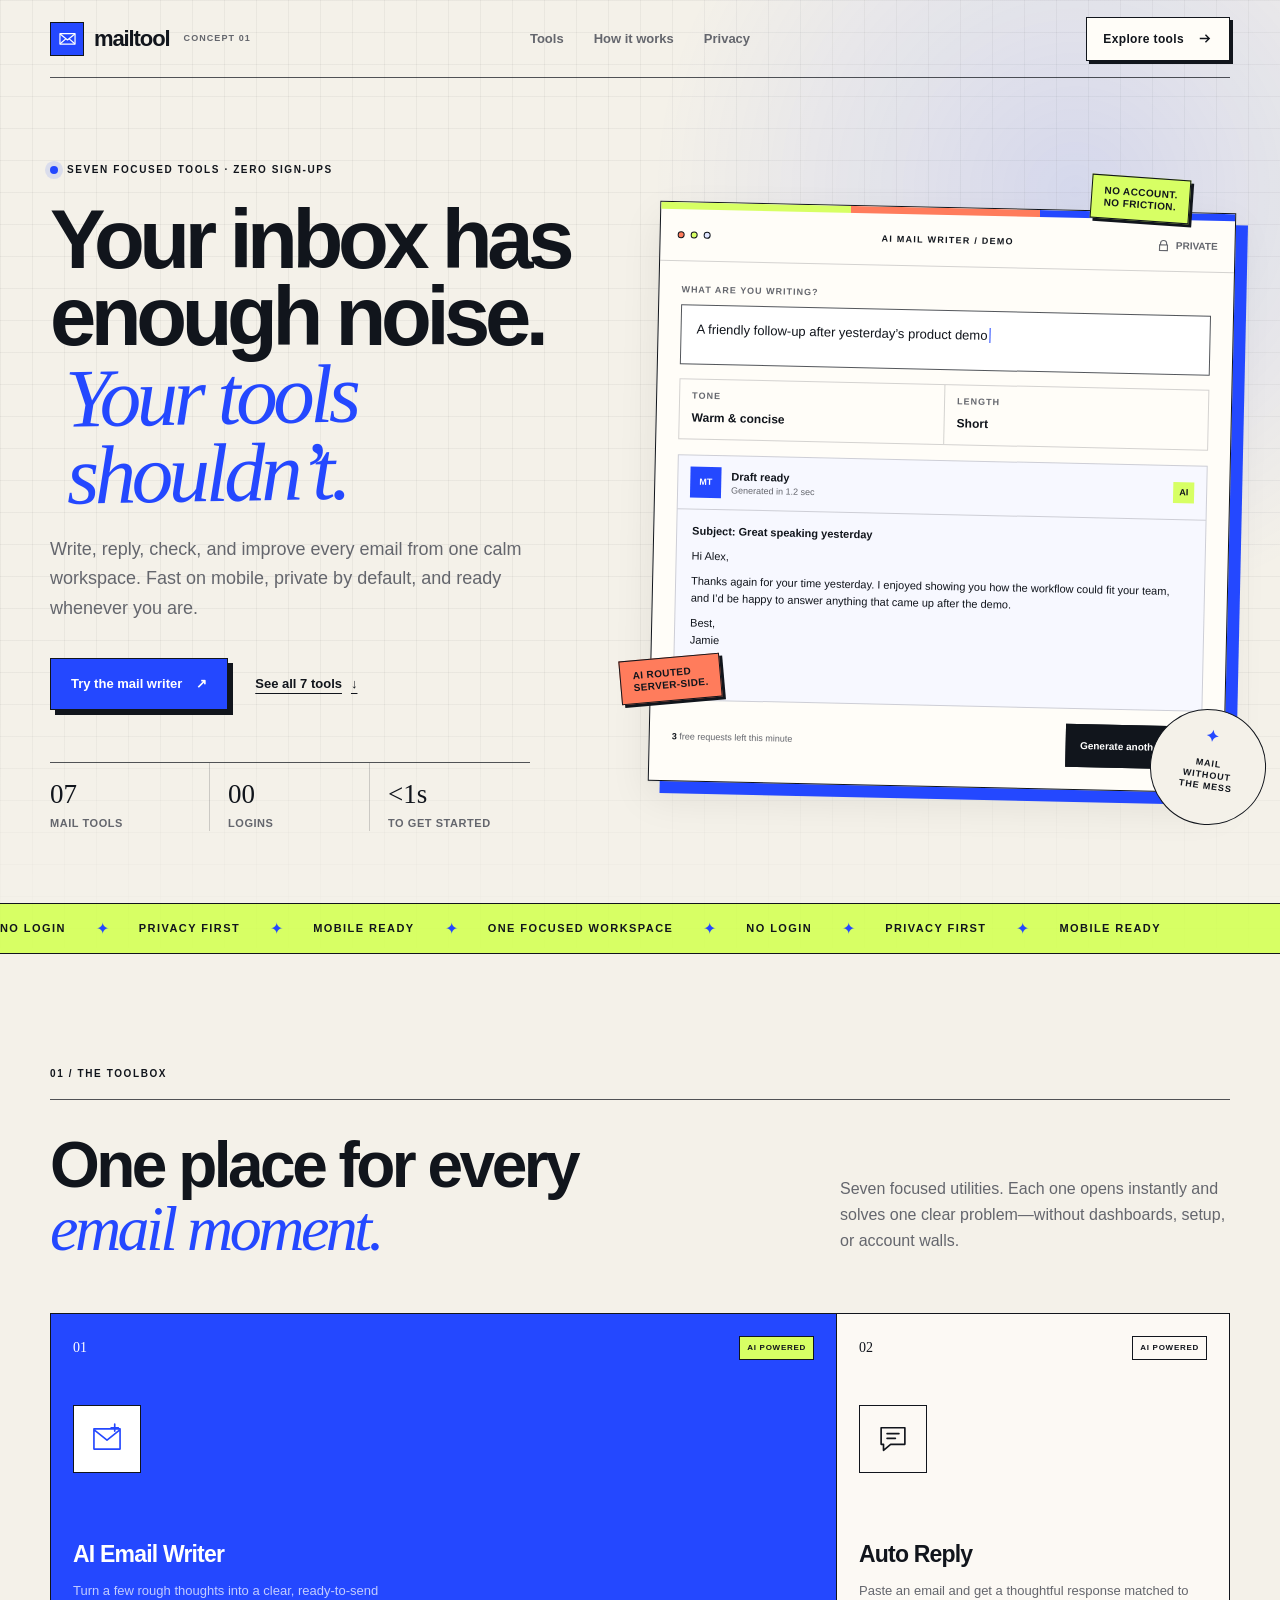
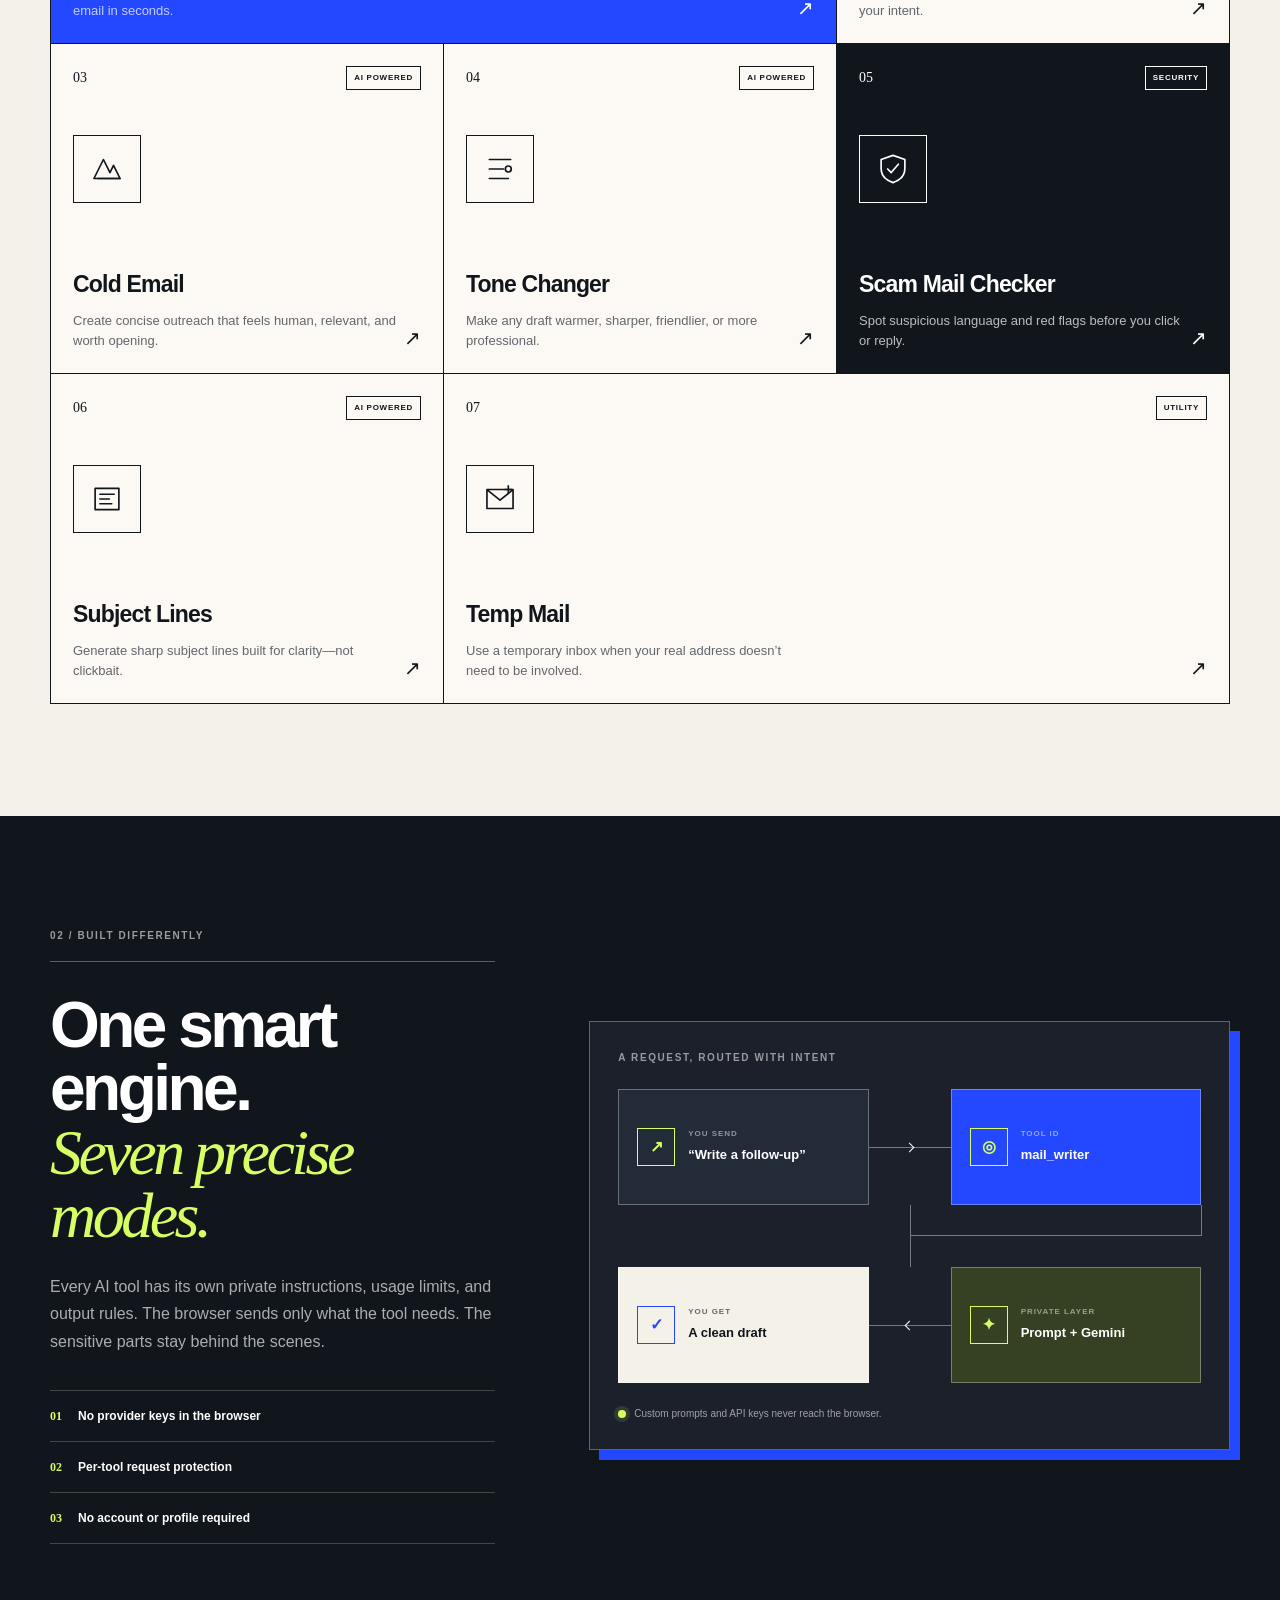
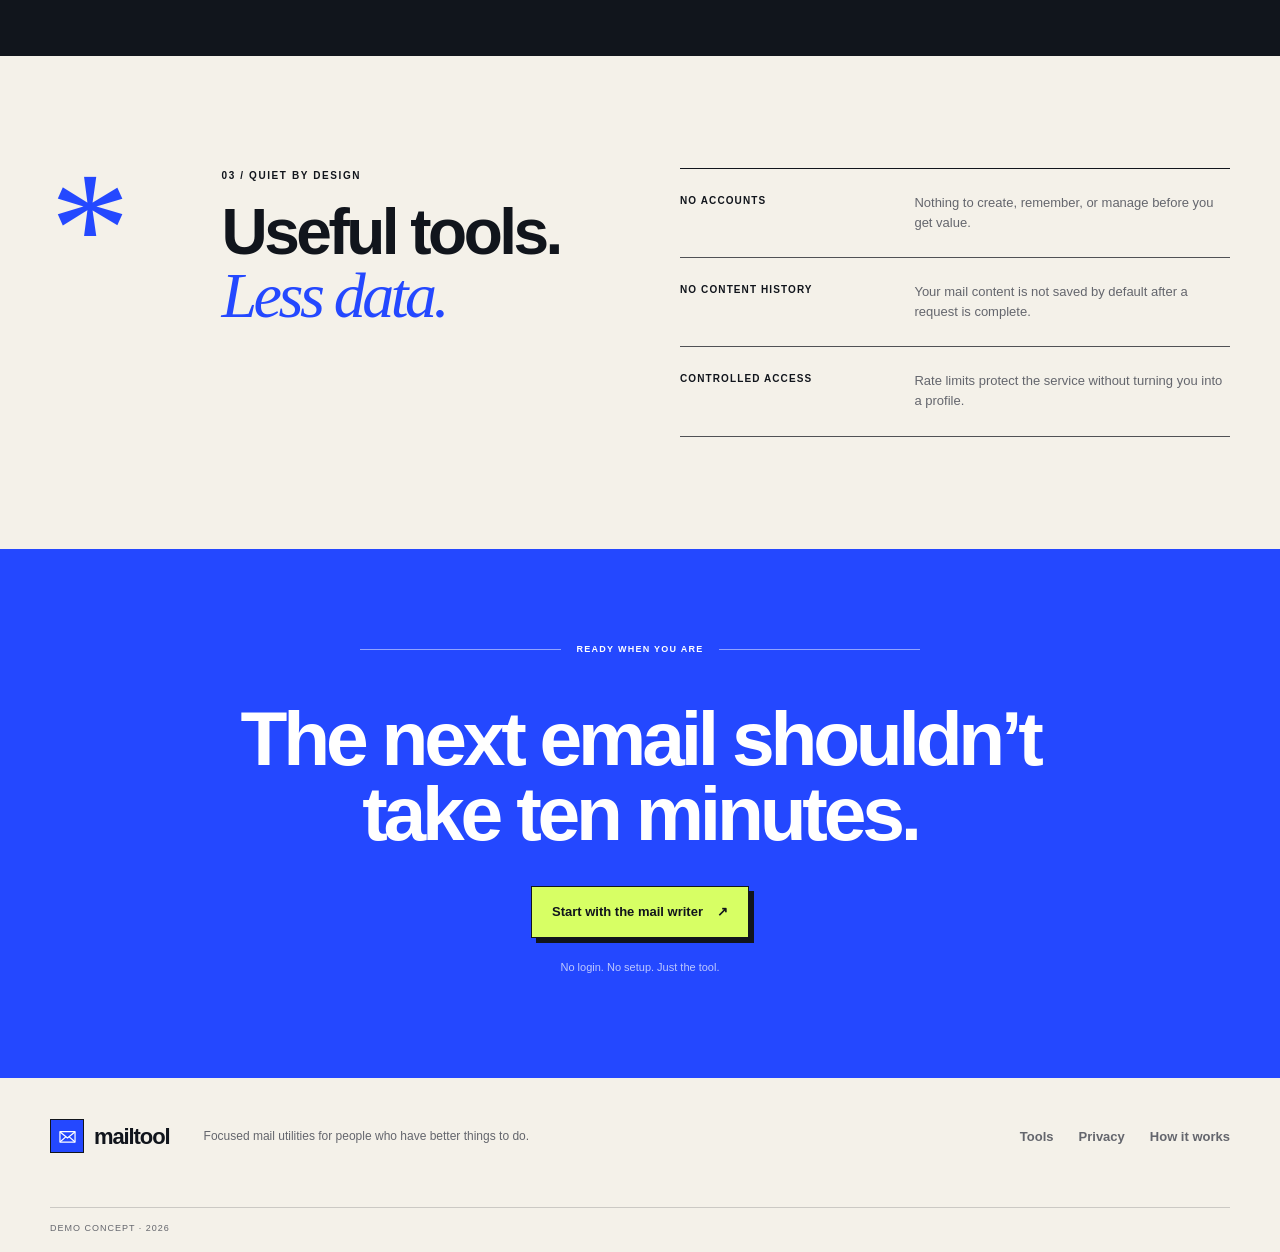
==== index.html @ d579bfc0 "Add responsive homepage design demo" ====
<!doctype html>
<html lang="en">
<head>
  <meta charset="utf-8">
  <meta name="viewport" content="width=device-width, initial-scale=1">
  <meta name="theme-color" content="#f4f1e9">
  <meta name="description" content="A focused collection of fast, private email tools. No account required.">
  <title>Mailtool — Better email, less effort</title>
  <link rel="stylesheet" href="styles.css">
  <script src="app.js" defer></script>
</head>
<body>
  <a class="skip-link" href="#main">Skip to content</a>
  <div class="page-grid" aria-hidden="true"></div>
  <header class="site-header">
    <a class="wordmark" href="#top" aria-label="Mailtool home"><span class="wordmark-mark" aria-hidden="true"><svg viewBox="0 0 32 32"><path d="M5.5 9.25h21v14.5h-21z"></path><path d="m6.25 10 9.75 8 9.75-8"></path><path d="m6.25 23 6.9-6.1M25.75 23l-6.9-6.1"></path></svg></span><span class="wordmark-name">mailtool</span><span class="concept-label">concept 01</span></a>
    <nav class="primary-nav" aria-label="Primary navigation"><a href="#tools">Tools</a><a href="#how">How it works</a><a href="#privacy">Privacy</a></nav>
    <a class="header-cta" href="#tools"><span>Explore tools</span><svg viewBox="0 0 18 18" aria-hidden="true"><path d="M4 9h10M10 5l4 4-4 4"></path></svg></a>
  </header>
  <main id="main">
    <section class="hero" id="top">
      <div class="hero-copy">
        <div class="eyebrow"><span class="live-dot" aria-hidden="true"></span> Seven focused tools · zero sign-ups</div>
        <h1>Your inbox has enough noise. <em>Your tools shouldn’t.</em></h1>
        <p class="hero-lede">Write, reply, check, and improve every email from one calm workspace. Fast on mobile, private by default, and ready whenever you are.</p>
        <div class="hero-actions"><a class="button button-primary" href="#demo">Try the mail writer <span aria-hidden="true">↗</span></a><a class="text-link" href="#tools">See all 7 tools <span aria-hidden="true">↓</span></a></div>
        <dl class="hero-stats" aria-label="Product highlights"><div><dt>07</dt><dd>Mail tools</dd></div><div><dt>00</dt><dd>Logins</dd></div><div><dt>&lt;1s</dt><dd>To get started</dd></div></dl>
      </div>
      <div class="hero-visual" id="demo">
        <div class="orbit-note orbit-note-top">No account.<br>No friction.</div><div class="orbit-note orbit-note-bottom">AI routed<br>server-side.</div>
        <article class="composer" aria-label="Interactive mail writer preview">
          <div class="composer-head"><div class="window-controls" aria-hidden="true"><span></span><span></span><span></span></div><span class="composer-title">AI MAIL WRITER / DEMO</span><span class="secure-badge"><svg viewBox="0 0 16 16" aria-hidden="true"><path d="M4.5 7V5.5a3.5 3.5 0 0 1 7 0V7M3.5 7h9v6.5h-9z"></path></svg> private</span></div>
          <div class="composer-body">
            <div class="field-block"><span class="field-label">What are you writing?</span><div class="prompt-input">A friendly follow-up after yesterday’s product demo<span class="fake-caret" aria-hidden="true"></span></div></div>
            <div class="composer-options"><div><span class="field-label">Tone</span><span class="selection-value">Warm & concise</span></div><div><span class="field-label">Length</span><span class="selection-value">Short</span></div></div>
            <div class="draft-shell" aria-live="polite" aria-atomic="true"><div class="draft-meta"><span class="avatar" aria-hidden="true">MT</span><div><strong>Draft ready</strong><span id="draft-status">Generated in 1.2 sec</span></div><span class="ai-label">AI</span></div><div class="draft-copy" id="draft-copy"><p><strong>Subject: Great speaking yesterday</strong></p><p>Hi Alex,</p><p>Thanks again for your time yesterday. I enjoyed showing you how the workflow could fit your team, and I’d be happy to answer anything that came up after the demo.</p><p>Best,<br>Jamie</p></div></div>
            <div class="composer-footer"><span class="usage-note"><span>3</span> free requests left this minute</span><button class="generate-button" id="generate-button" type="button"><span class="button-label">Generate another</span><svg viewBox="0 0 18 18" aria-hidden="true"><path d="M9 2.5V5M9 13v2.5M2.5 9H5M13 9h2.5M4.4 4.4l1.8 1.8M11.8 11.8l1.8 1.8M13.6 4.4l-1.8 1.8M6.2 11.8l-1.8 1.8"></path><circle cx="9" cy="9" r="2.25"></circle></svg></button></div>
          </div>
        </article>
        <div class="hero-stamp" aria-hidden="true"><span>MAIL</span><span>WITHOUT</span><span>THE MESS</span></div>
      </div>
    </section>
    <section class="signal-strip" aria-label="Product principles"><div class="signal-track"><span>NO LOGIN</span><i>✦</i><span>PRIVACY FIRST</span><i>✦</i><span>MOBILE READY</span><i>✦</i><span>ONE FOCUSED WORKSPACE</span><i>✦</i><span>NO LOGIN</span><i>✦</i><span>PRIVACY FIRST</span><i>✦</i><span>MOBILE READY</span></div></section>
    <section class="tools-section section" id="tools">
      <div class="section-kicker">01 / THE TOOLBOX</div>
      <div class="section-heading-row"><h2>One place for every<br><em>email moment.</em></h2><p>Seven focused utilities. Each one opens instantly and solves one clear problem—without dashboards, setup, or account walls.</p></div>
      <div class="tools-grid">
        <a class="tool-card tool-card-featured" href="#demo"><div class="tool-card-top"><span class="tool-number">01</span><span class="tool-tag">AI POWERED</span></div><div class="tool-icon" aria-hidden="true"><svg viewBox="0 0 32 32"><path d="M5 7.5h22v17H5zM6 9l10 8 10-8"></path><path d="M22.5 3.5v6M19.5 6.5h6"></path></svg></div><div class="tool-card-copy"><h3>AI Email Writer</h3><p>Turn a few rough thoughts into a clear, ready-to-send email in seconds.</p></div><span class="tool-arrow" aria-hidden="true">↗</span></a>
        <a class="tool-card" href="#demo"><div class="tool-card-top"><span class="tool-number">02</span><span class="tool-tag">AI POWERED</span></div><div class="tool-icon" aria-hidden="true"><svg viewBox="0 0 32 32"><path d="M6 6.5h20v14H14l-6 5v-5H6z"></path><path d="M11 11.5h10M11 15.5h7"></path></svg></div><div class="tool-card-copy"><h3>Auto Reply</h3><p>Paste an email and get a thoughtful response matched to your intent.</p></div><span class="tool-arrow" aria-hidden="true">↗</span></a>
        <a class="tool-card" href="#demo"><div class="tool-card-top"><span class="tool-number">03</span><span class="tool-tag">AI POWERED</span></div><div class="tool-icon" aria-hidden="true"><svg viewBox="0 0 32 32"><path d="m5 24 8-16 5.5 11 3-6L27 24z"></path><path d="M8 24h19"></path></svg></div><div class="tool-card-copy"><h3>Cold Email</h3><p>Create concise outreach that feels human, relevant, and worth opening.</p></div><span class="tool-arrow" aria-hidden="true">↗</span></a>
        <a class="tool-card" href="#demo"><div class="tool-card-top"><span class="tool-number">04</span><span class="tool-tag">AI POWERED</span></div><div class="tool-icon" aria-hidden="true"><svg viewBox="0 0 32 32"><path d="M7 8h18M7 16h12M7 24h16"></path><circle cx="23" cy="16" r="2.5"></circle></svg></div><div class="tool-card-copy"><h3>Tone Changer</h3><p>Make any draft warmer, sharper, friendlier, or more professional.</p></div><span class="tool-arrow" aria-hidden="true">↗</span></a>
        <a class="tool-card tool-card-dark" href="#demo"><div class="tool-card-top"><span class="tool-number">05</span><span class="tool-tag">SECURITY</span></div><div class="tool-icon" aria-hidden="true"><svg viewBox="0 0 32 32"><path d="M16 4.5 26 8v7.5c0 6-4.3 10-10 12-5.7-2-10-6-10-12V8z"></path><path d="m11.5 16 3 3 6-7"></path></svg></div><div class="tool-card-copy"><h3>Scam Mail Checker</h3><p>Spot suspicious language and red flags before you click or reply.</p></div><span class="tool-arrow" aria-hidden="true">↗</span></a>
        <a class="tool-card" href="#demo"><div class="tool-card-top"><span class="tool-number">06</span><span class="tool-tag">AI POWERED</span></div><div class="tool-icon" aria-hidden="true"><svg viewBox="0 0 32 32"><path d="M6 7h20v18H6zM10 12h12M10 16h8M10 20h10"></path></svg></div><div class="tool-card-copy"><h3>Subject Lines</h3><p>Generate sharp subject lines built for clarity—not clickbait.</p></div><span class="tool-arrow" aria-hidden="true">↗</span></a>
        <a class="tool-card" href="#demo"><div class="tool-card-top"><span class="tool-number">07</span><span class="tool-tag">UTILITY</span></div><div class="tool-icon" aria-hidden="true"><svg viewBox="0 0 32 32"><path d="M5 8h22v16H5zM6 9l10 8 10-8"></path><path d="M23 5v6M20 8h6"></path></svg></div><div class="tool-card-copy"><h3>Temp Mail</h3><p>Use a temporary inbox when your real address doesn’t need to be involved.</p></div><span class="tool-arrow" aria-hidden="true">↗</span></a>
      </div>
    </section>
    <section class="engine-section section" id="how">
      <div class="engine-copy"><div class="section-kicker section-kicker-light">02 / BUILT DIFFERENTLY</div><h2>One smart engine.<br><em>Seven precise modes.</em></h2><p>Every AI tool has its own private instructions, usage limits, and output rules. The browser sends only what the tool needs. The sensitive parts stay behind the scenes.</p><ul class="check-list"><li><span>01</span>No provider keys in the browser</li><li><span>02</span>Per-tool request protection</li><li><span>03</span>No account or profile required</li></ul></div>
      <div class="flow-board" aria-label="Simplified product architecture"><div class="flow-caption">A REQUEST, ROUTED WITH INTENT</div><div class="flow-row"><div class="flow-node flow-node-user"><span class="flow-icon">↗</span><small>YOU SEND</small><strong>“Write a follow-up”</strong></div><div class="flow-connector" aria-hidden="true"><span></span></div><div class="flow-node flow-node-router"><span class="flow-icon">◎</span><small>TOOL ID</small><strong>mail_writer</strong></div></div><div class="flow-turn" aria-hidden="true"><span></span></div><div class="flow-row flow-row-reverse"><div class="flow-node flow-node-result"><span class="flow-icon">✓</span><small>YOU GET</small><strong>A clean draft</strong></div><div class="flow-connector" aria-hidden="true"><span></span></div><div class="flow-node flow-node-private"><span class="flow-icon">✦</span><small>PRIVATE LAYER</small><strong>Prompt + Gemini</strong></div></div><div class="flow-foot"><span class="lock-dot" aria-hidden="true"></span> Custom prompts and API keys never reach the browser.</div></div>
    </section>
    <section class="privacy-section section" id="privacy"><div class="privacy-mark" aria-hidden="true">*</div><div class="privacy-copy"><div class="section-kicker">03 / QUIET BY DESIGN</div><h2>Useful tools.<br><em>Less data.</em></h2></div><div class="privacy-points"><article><span>NO ACCOUNTS</span><p>Nothing to create, remember, or manage before you get value.</p></article><article><span>NO CONTENT HISTORY</span><p>Your mail content is not saved by default after a request is complete.</p></article><article><span>CONTROLLED ACCESS</span><p>Rate limits protect the service without turning you into a profile.</p></article></div></section>
    <section class="closing-section section"><div class="closing-rule"><span></span><b>READY WHEN YOU ARE</b><span></span></div><h2>The next email shouldn’t<br>take ten minutes.</h2><a class="button button-inverted" href="#demo">Start with the mail writer <span aria-hidden="true">↗</span></a><p>No login. No setup. Just the tool.</p></section>
  </main>
  <footer class="site-footer"><a class="wordmark footer-wordmark" href="#top" aria-label="Mailtool home"><span class="wordmark-mark" aria-hidden="true"><svg viewBox="0 0 32 32"><path d="M5.5 9.25h21v14.5h-21z"></path><path d="m6.25 10 9.75 8 9.75-8"></path><path d="m6.25 23 6.9-6.1M25.75 23l-6.9-6.1"></path></svg></span><span class="wordmark-name">mailtool</span></a><p>Focused mail utilities for people who have better things to do.</p><div class="footer-links"><a href="#tools">Tools</a><a href="#privacy">Privacy</a><a href="#how">How it works</a></div><span class="footer-note">Demo concept · 2026</span></footer>
  <div class="demo-toast" id="demo-toast" role="status" aria-live="polite">Demo interaction only — full tool coming next.</div>
</body>
</html>
---- styles.css ----
@charset "UTF-8";
:root{--paper:#f4f1e9;--paper-bright:#fffdf8;--ink:#11151c;--muted:#64666d;--line:rgba(17,21,28,.18);--line-strong:rgba(17,21,28,.72);--blue:#2448ff;--blue-dark:#1834cf;--blue-soft:#dfe5ff;--acid:#d7ff64;--coral:#ff7c5c;--shadow:0 1px 2px rgba(17,21,28,.06),0 16px 40px rgba(17,21,28,.08);--sans:Arial,"Helvetica Neue",Helvetica,sans-serif;--serif:Georgia,"Times New Roman",serif;--max:1180px}*{box-sizing:border-box}html{scroll-behavior:smooth}body{margin:0;min-width:320px;background:var(--paper);color:var(--ink);font-family:var(--sans);font-size:16px;line-height:1.5;-webkit-font-smoothing:antialiased;overflow-x:hidden}button,input,textarea,select{font:inherit}a{color:inherit}svg{display:block}.skip-link{position:fixed;z-index:1000;left:16px;top:12px;padding:10px 14px;background:var(--ink);color:#fff;transform:translateY(-150%);transition:transform 160ms ease}.skip-link:focus{transform:translateY(0)}.page-grid{position:absolute;inset:0 0 auto;height:960px;pointer-events:none;background-image:linear-gradient(rgba(17,21,28,.045) 1px,transparent 1px),linear-gradient(90deg,rgba(17,21,28,.045) 1px,transparent 1px),radial-gradient(circle at 84% 20%,rgba(36,72,255,.15),transparent 32%);background-size:32px 32px,32px 32px,100% 100%;mask-image:linear-gradient(to bottom,#000 0%,#000 72%,transparent 100%)}.site-header{position:relative;z-index:20;width:min(calc(100% - 48px),var(--max));min-height:78px;margin:0 auto;display:grid;grid-template-columns:1fr auto 1fr;align-items:center;border-bottom:1px solid var(--line-strong)}.wordmark{display:inline-flex;width:max-content;align-items:center;gap:10px;text-decoration:none}.wordmark-mark{display:grid;width:34px;height:34px;place-items:center;background:var(--blue);color:#fff;border:1px solid var(--ink)}.wordmark-mark svg{width:23px;fill:none;stroke:currentColor;stroke-width:1.7;stroke-linecap:round;stroke-linejoin:round}.wordmark-name{font-size:22px;font-weight:800;letter-spacing:-.05em}.concept-label{margin-left:4px;color:var(--muted);font-size:9px;font-weight:700;letter-spacing:.12em;text-transform:uppercase}.primary-nav{display:flex;align-items:center;gap:30px}.primary-nav a,.footer-links a{position:relative;color:var(--muted);font-size:13px;font-weight:700;text-decoration:none}.primary-nav a::after,.footer-links a::after{position:absolute;content:"";left:0;right:100%;bottom:-5px;height:1px;background:currentColor;transition:right 180ms ease}.primary-nav a:hover::after,.primary-nav a:focus-visible::after,.footer-links a:hover::after,.footer-links a:focus-visible::after{right:0}.header-cta{justify-self:end;display:inline-flex;min-height:44px;align-items:center;gap:12px;padding:0 16px;border:1px solid var(--ink);background:var(--paper-bright);font-size:12px;font-weight:800;letter-spacing:.03em;text-decoration:none;box-shadow:3px 3px 0 var(--ink);transition:transform 160ms ease,box-shadow 160ms ease}.header-cta svg{width:17px;fill:none;stroke:currentColor;stroke-width:1.5}.header-cta:hover{transform:translate(2px,2px);box-shadow:1px 1px 0 var(--ink)}.hero{position:relative;z-index:1;width:min(calc(100% - 48px),var(--max));min-height:760px;margin:0 auto;padding:84px 0 72px;display:grid;grid-template-columns:minmax(0,.96fr) minmax(500px,1.04fr);align-items:center;gap:72px}.hero-copy{position:relative;z-index:2}.eyebrow,.section-kicker,.flow-caption{display:flex;align-items:center;gap:9px;font-size:10px;font-weight:800;letter-spacing:.16em;text-transform:uppercase}.live-dot{width:8px;height:8px;background:var(--blue);border-radius:50%;box-shadow:0 0 0 5px rgba(36,72,255,.12)}.hero h1{max-width:680px;margin:24px 0;font-size:clamp(58px,6.5vw,92px);font-weight:800;line-height:.93;letter-spacing:-.065em}.hero h1 em,.section-heading-row h2 em,.engine-copy h2 em,.privacy-copy h2 em{display:inline-block;color:var(--blue);font-family:var(--serif);font-weight:400;letter-spacing:-.055em}.hero h1 em{transform:translateX(16px) rotate(-1deg)}.hero-lede{max-width:575px;margin:0;color:var(--muted);font-size:18px;line-height:1.65}.hero-actions{display:flex;align-items:center;gap:27px;margin-top:34px}.button{display:inline-flex;min-height:52px;align-items:center;justify-content:center;gap:14px;padding:0 20px;border:1px solid var(--ink);font-size:13px;font-weight:800;text-decoration:none;transition:transform 180ms ease,box-shadow 180ms ease,background 180ms ease}.button-primary{background:var(--blue);color:#fff;box-shadow:5px 5px 0 var(--ink)}.button-primary:hover{transform:translate(3px,3px);box-shadow:2px 2px 0 var(--ink);background:var(--blue-dark)}.text-link{display:inline-flex;min-height:44px;align-items:center;gap:9px;font-size:13px;font-weight:800;text-decoration-thickness:1px;text-underline-offset:5px}.text-link span{transition:transform 160ms ease}.text-link:hover span{transform:translateY(3px)}.hero-stats{max-width:480px;margin:52px 0 0;display:grid;grid-template-columns:repeat(3,1fr);border-top:1px solid var(--line-strong)}.hero-stats div{padding:18px 12px 0 0;border-right:1px solid var(--line)}.hero-stats div+div{padding-left:18px}.hero-stats div:last-child{border-right:0}.hero-stats dt{font-family:var(--serif);font-size:27px;line-height:1}.hero-stats dd{margin:7px 0 0;color:var(--muted);font-size:11px;font-weight:700;letter-spacing:.05em;text-transform:uppercase}.hero-visual{position:relative;min-width:0}.composer{position:relative;z-index:3;overflow:hidden;width:100%;max-width:600px;margin-left:auto;border:1.5px solid var(--ink);background:var(--paper-bright);box-shadow:12px 12px 0 var(--blue),var(--shadow);transform:rotate(1.25deg);transition:transform 260ms ease}.hero-visual:hover .composer{transform:rotate(0)}.composer::before{content:"";display:block;height:7px;background:linear-gradient(90deg,var(--acid) 0 33%,var(--coral) 33% 66%,var(--blue) 66% 100%)}.composer-head{min-height:52px;padding:0 17px;display:grid;grid-template-columns:1fr auto 1fr;align-items:center;border-bottom:1px solid var(--line)}.window-controls{display:flex;gap:6px}.window-controls span{width:7px;height:7px;border:1px solid var(--ink);border-radius:50%}.window-controls span:nth-child(1){background:var(--coral)}.window-controls span:nth-child(2){background:var(--acid)}.window-controls span:nth-child(3){background:var(--blue-soft)}.composer-title{font-size:9px;font-weight:800;letter-spacing:.14em}.secure-badge{justify-self:end;display:flex;align-items:center;gap:5px;color:var(--muted);font-size:10px;font-weight:700;text-transform:uppercase}.secure-badge svg{width:14px;fill:none;stroke:currentColor;stroke-width:1.3}.composer-body{padding:22px}.field-label{display:block;margin-bottom:7px;color:var(--muted);font-size:9px;font-weight:800;letter-spacing:.11em;text-transform:uppercase}.prompt-input{min-height:60px;padding:14px 15px;border:1px solid var(--line-strong);background:#fff;font-size:13px;line-height:1.5}.fake-caret{display:inline-block;width:1px;height:15px;margin-left:2px;background:var(--blue);vertical-align:-3px;animation:blink 1s steps(2,jump-none) infinite}@keyframes blink{50%{opacity:0}}.composer-options{display:grid;grid-template-columns:1fr 1fr;margin-top:14px;border:1px solid var(--line)}.composer-options>div{padding:10px 12px}.composer-options>div+div{border-left:1px solid var(--line)}.composer-options .field-label{margin:0 0 2px}.selection-value{font-size:12px;font-weight:700}.draft-shell{margin-top:15px;border:1px solid var(--line);background:#f7f8ff}.draft-meta{display:grid;grid-template-columns:auto 1fr auto;gap:10px;align-items:center;padding:11px 12px;border-bottom:1px solid var(--line)}.avatar{display:grid;width:31px;height:31px;place-items:center;background:var(--blue);color:#fff;font-size:9px;font-weight:800}.draft-meta strong{display:block;font-size:11px}.draft-meta div span{display:block;color:var(--muted);font-size:9px}.ai-label{padding:4px 6px;background:var(--acid);color:var(--ink);font-size:9px;font-weight:900}.draft-copy{min-height:190px;padding:13px 15px;font-size:11px;line-height:1.55;transition:opacity 150ms ease,transform 150ms ease}.draft-copy p{margin:0 0 8px}.draft-copy p:last-child{margin-bottom:0}.draft-copy.is-refreshing{opacity:.25;transform:translateY(4px)}.composer-footer{display:flex;align-items:center;justify-content:space-between;gap:12px;margin-top:15px}.usage-note{color:var(--muted);font-size:9px}.usage-note span{color:var(--ink);font-weight:900}.generate-button{min-height:43px;display:inline-flex;align-items:center;gap:9px;padding:0 13px;border:1px solid var(--ink);background:var(--ink);color:#fff;cursor:pointer;font-size:10px;font-weight:800}.generate-button svg{width:16px;fill:none;stroke:currentColor;stroke-width:1.35;stroke-linecap:round}.generate-button:hover{background:var(--blue)}.generate-button:disabled{cursor:wait;opacity:.75}.orbit-note{position:absolute;z-index:5;padding:9px 12px;border:1px solid var(--ink);background:var(--acid);font-size:10px;font-weight:900;line-height:1.2;letter-spacing:.04em;text-transform:uppercase;box-shadow:3px 3px 0 var(--ink)}.orbit-note-top{top:-30px;right:40px;transform:rotate(4deg)}.orbit-note-bottom{left:-34px;bottom:86px;background:var(--coral);transform:rotate(-5deg)}.hero-stamp{position:absolute;z-index:4;right:-36px;bottom:-38px;width:116px;height:116px;display:grid;align-content:center;justify-items:center;border:1px solid var(--ink);border-radius:50%;background:var(--paper);font-size:9px;font-weight:900;line-height:1.3;letter-spacing:.1em;transform:rotate(8deg)}.hero-stamp::before{position:absolute;content:"✦";top:17px;color:var(--blue);font-size:16px}.hero-stamp span:first-child{margin-top:17px}.signal-strip{overflow:hidden;border-top:1px solid var(--ink);border-bottom:1px solid var(--ink);background:var(--acid)}.signal-track{width:max-content;min-height:49px;display:flex;align-items:center;gap:30px;animation:ticker 30s linear infinite}.signal-track span{font-size:11px;font-weight:900;letter-spacing:.13em}.signal-track i{font-style:normal;color:var(--blue)}@keyframes ticker{to{transform:translateX(-50%)}}.section{width:min(calc(100% - 48px),var(--max));margin:0 auto;padding:112px 0}.section-kicker{padding-bottom:18px;border-bottom:1px solid var(--line-strong)}.section-heading-row{display:grid;grid-template-columns:1.25fr .75fr;gap:64px;align-items:end;padding:34px 0 52px}.section-heading-row h2,.engine-copy h2,.privacy-copy h2{margin:0;font-size:clamp(48px,5vw,68px);line-height:.99;letter-spacing:-.055em}.section-heading-row p{max-width:390px;margin:0 0 6px auto;color:var(--muted);font-size:16px;line-height:1.65}.tools-grid{display:grid;grid-template-columns:repeat(3,1fr);border-top:1px solid var(--ink);border-left:1px solid var(--ink)}.tool-card{position:relative;min-height:330px;padding:22px;display:flex;flex-direction:column;border-right:1px solid var(--ink);border-bottom:1px solid var(--ink);background:rgba(255,253,248,.72);text-decoration:none;transition:background 180ms ease,color 180ms ease,transform 180ms ease}.tool-card:hover{z-index:2;background:var(--paper-bright);transform:translateY(-5px);box-shadow:0 5px 0 var(--blue)}.tool-card-featured{grid-column:span 2;background:var(--blue);color:#fff}.tool-card-featured:hover{background:var(--blue-dark);box-shadow:0 5px 0 var(--acid)}.tool-card-dark{background:var(--ink);color:#fff}.tool-card-dark:hover{background:#222834;box-shadow:0 5px 0 var(--coral)}.tool-card-top{display:flex;align-items:center;justify-content:space-between}.tool-number{font-family:var(--serif);font-size:14px}.tool-tag{padding:5px 7px;border:1px solid currentColor;font-size:8px;font-weight:800;letter-spacing:.09em}.tool-card-featured .tool-tag{background:var(--acid);color:var(--ink);border-color:var(--ink)}.tool-icon{display:grid;width:68px;height:68px;margin-top:45px;place-items:center;border:1px solid currentColor}.tool-icon svg{width:38px;fill:none;stroke:currentColor;stroke-width:1.4;stroke-linecap:round;stroke-linejoin:round}.tool-card-featured .tool-icon{background:#fff;color:var(--blue);border-color:var(--ink)}.tool-card-copy{margin-top:auto;padding-top:35px}.tool-card-copy h3{margin:0 0 9px;font-size:23px;letter-spacing:-.035em}.tool-card-copy p{max-width:330px;margin:0;color:var(--muted);font-size:13px;line-height:1.55}.tool-card-featured .tool-card-copy p,.tool-card-dark .tool-card-copy p{color:rgba(255,255,255,.72)}.tool-arrow{position:absolute;right:22px;bottom:20px;font-size:20px;transition:transform 180ms ease}.tool-card:hover .tool-arrow{transform:translate(3px,-3px)}.tool-card-featured .tool-card-copy{max-width:72%}.engine-section{width:100%;max-width:none;padding:112px max(24px,calc((100vw - var(--max))/2));display:grid;grid-template-columns:.82fr 1.18fr;gap:94px;align-items:center;background:var(--ink);color:#fff}.section-kicker-light{color:rgba(255,255,255,.58);border-color:rgba(255,255,255,.3)}.engine-copy h2{margin-top:32px}.engine-copy h2 em{color:var(--acid)}.engine-copy>p{max-width:500px;margin:26px 0 0;color:rgba(255,255,255,.65);font-size:16px;line-height:1.7}.check-list{margin:35px 0 0;padding:0;list-style:none;border-top:1px solid rgba(255,255,255,.2)}.check-list li{min-height:51px;display:flex;align-items:center;gap:16px;border-bottom:1px solid rgba(255,255,255,.2);font-size:12px;font-weight:700}.check-list li span{color:var(--acid);font-family:var(--serif)}.flow-board{padding:28px;border:1px solid rgba(255,255,255,.3);background:#1b202a;box-shadow:10px 10px 0 var(--blue)}.flow-caption{margin-bottom:24px;color:rgba(255,255,255,.55)}.flow-row{display:grid;grid-template-columns:1fr 82px 1fr;align-items:center}.flow-node{min-height:116px;padding:18px;display:grid;grid-template-columns:auto 1fr;grid-template-rows:auto auto;column-gap:13px;align-content:center;border:1px solid rgba(255,255,255,.32);background:#242b38}.flow-node .flow-icon{grid-row:span 2;display:grid;width:38px;height:38px;place-items:center;border:1px solid currentColor;color:var(--acid);font-weight:900}.flow-node small{color:rgba(255,255,255,.5);font-size:8px;font-weight:800;letter-spacing:.12em}.flow-node strong{margin-top:3px;font-size:13px}.flow-node-router{background:var(--blue)}.flow-node-private{background:#354122}.flow-node-result{background:#f4f1e9;color:var(--ink)}.flow-node-result small{color:var(--muted)}.flow-node-result .flow-icon{color:var(--blue)}.flow-connector{height:1px;background:rgba(255,255,255,.4)}.flow-connector span{position:relative;display:block;width:7px;height:7px;margin:-3px auto 0;border-top:1px solid #fff;border-right:1px solid #fff;transform:rotate(45deg)}.flow-turn{height:62px;width:50%;margin-left:50%;border-left:1px solid rgba(255,255,255,.4)}.flow-turn span{display:block;width:calc(100% + 1px);height:50%;border-bottom:1px solid rgba(255,255,255,.4);border-right:1px solid rgba(255,255,255,.4)}.flow-row-reverse .flow-connector span{transform:rotate(225deg)}.flow-foot{margin-top:23px;display:flex;align-items:center;gap:8px;color:rgba(255,255,255,.58);font-size:10px}.lock-dot{width:8px;height:8px;border-radius:50%;background:var(--acid);box-shadow:0 0 0 4px rgba(215,255,100,.12)}.privacy-section{display:grid;grid-template-columns:.25fr .85fr 1.15fr;gap:52px;align-items:start}.privacy-mark{color:var(--blue);font-family:var(--serif);font-size:160px;line-height:.75}.privacy-copy .section-kicker{border-bottom:0}.privacy-copy h2{font-size:clamp(46px,5vw,65px)}.privacy-points{border-top:1px solid var(--ink)}.privacy-points article{display:grid;grid-template-columns:.8fr 1.2fr;gap:24px;padding:24px 0;border-bottom:1px solid var(--line-strong)}.privacy-points span{font-size:10px;font-weight:900;letter-spacing:.11em}.privacy-points p{margin:0;color:var(--muted);font-size:13px;line-height:1.55}.closing-section{width:100%;max-width:none;padding:94px 24px 103px;text-align:center;background:var(--blue);color:#fff}.closing-rule{width:min(100%,560px);margin:0 auto 45px;display:grid;grid-template-columns:1fr auto 1fr;align-items:center;gap:15px}.closing-rule span{height:1px;background:rgba(255,255,255,.5)}.closing-rule b{font-size:9px;letter-spacing:.14em}.closing-section h2{margin:0 auto 34px;font-size:clamp(48px,6vw,78px);line-height:.98;letter-spacing:-.055em}.button-inverted{background:var(--acid);color:var(--ink);box-shadow:5px 5px 0 var(--ink)}.button-inverted:hover{transform:translate(3px,3px);box-shadow:2px 2px 0 var(--ink)}.closing-section p{margin:21px 0 0;color:rgba(255,255,255,.7);font-size:11px}.site-footer{width:min(calc(100% - 48px),var(--max));min-height:174px;margin:0 auto;display:grid;grid-template-columns:auto 1fr auto;grid-template-rows:1fr auto;gap:12px 34px;align-items:center}.footer-wordmark{grid-row:1}.site-footer>p{max-width:350px;margin:0;color:var(--muted);font-size:12px}.footer-links{display:flex;gap:25px}.footer-note{grid-column:1/-1;padding:14px 0 17px;border-top:1px solid var(--line);color:var(--muted);font-size:9px;letter-spacing:.11em;text-transform:uppercase}.demo-toast{position:fixed;z-index:100;left:50%;bottom:24px;max-width:calc(100% - 32px);padding:12px 16px;border:1px solid var(--ink);background:var(--ink);color:#fff;font-size:12px;font-weight:700;box-shadow:4px 4px 0 var(--blue);opacity:0;pointer-events:none;transform:translate(-50%,20px);transition:opacity 180ms ease,transform 180ms ease}.demo-toast.is-visible{opacity:1;transform:translate(-50%,0)}:focus-visible{outline:3px solid var(--coral);outline-offset:3px}@media (min-width:1021px){.tool-card:last-child{grid-column:span 2}}@media (max-width:1020px){.site-header{grid-template-columns:1fr auto}.primary-nav{display:none}.hero{grid-template-columns:1fr;gap:80px;padding-top:70px}.hero-copy{max-width:760px}.hero h1{max-width:760px}.hero-visual{width:min(100%,660px);margin:0 auto}.composer{max-width:none}.tools-grid{grid-template-columns:repeat(2,1fr)}.tool-card-featured{grid-column:span 2}.engine-section{grid-template-columns:1fr;gap:64px}.engine-copy{max-width:680px}.privacy-section{grid-template-columns:.3fr .7fr}.privacy-points{grid-column:1/-1}}@media (max-width:680px){.page-grid{height:1120px;background-size:24px 24px,24px 24px,100% 100%}.site-header{width:calc(100% - 32px);min-height:68px}.wordmark-mark{width:30px;height:30px}.wordmark-mark svg{width:20px}.wordmark-name{font-size:20px}.concept-label{display:none}.header-cta{min-height:40px;padding:0 12px;box-shadow:2px 2px 0 var(--ink)}.header-cta span{font-size:0}.header-cta span::after{content:"Tools";font-size:11px}.hero{width:calc(100% - 32px);min-height:0;padding:55px 0 75px;gap:72px}.eyebrow{font-size:9px}.hero h1{margin:21px 0 22px;font-size:clamp(50px,15vw,69px);line-height:.93}.hero h1 em{transform:translateX(4px) rotate(-1deg)}.hero-lede{font-size:16px;line-height:1.6}.hero-actions{flex-direction:column;align-items:stretch;gap:15px}.button-primary{width:100%}.text-link{justify-content:center}.hero-stats{margin-top:36px}.hero-stats div{padding-right:7px}.hero-stats div+div{padding-left:10px}.hero-stats dt{font-size:23px}.hero-stats dd{font-size:8px;letter-spacing:.02em}.composer{box-shadow:7px 7px 0 var(--blue);transform:rotate(.5deg)}.composer-head{min-height:47px;padding:0 12px}.composer-title{font-size:7px;letter-spacing:.09em}.secure-badge{font-size:8px}.composer-body{padding:14px}.prompt-input{min-height:70px;font-size:12px}.selection-value{font-size:10px}.draft-copy{min-height:210px;font-size:10px}.composer-footer{align-items:stretch;flex-direction:column}.generate-button{justify-content:center;width:100%}.usage-note{order:2;text-align:center}.orbit-note-top{top:-35px;right:8px}.orbit-note-bottom{display:none}.hero-stamp{right:-8px;bottom:-54px;width:94px;height:94px;font-size:7px}.hero-stamp::before{top:12px}.signal-track{min-height:44px;gap:23px}.signal-track span{font-size:9px}.section{width:calc(100% - 32px);padding:78px 0}.section-heading-row{grid-template-columns:1fr;gap:25px;padding:28px 0 38px}.section-heading-row h2,.engine-copy h2,.privacy-copy h2{font-size:47px}.section-heading-row p{margin-left:0;font-size:15px}.tools-grid{grid-template-columns:1fr}.tool-card-featured{grid-column:span 1}.tool-card{min-height:290px}.tool-card-featured .tool-card-copy{max-width:85%}.tool-icon{width:61px;height:61px;margin-top:35px}.engine-section{width:100%;padding:80px 16px;gap:50px}.engine-copy>p{font-size:15px}.flow-board{padding:17px;box-shadow:7px 7px 0 var(--blue)}.flow-row{grid-template-columns:1fr;gap:12px}.flow-node{min-height:102px}.flow-connector{width:1px;height:24px;margin:0 auto}.flow-connector span{margin:18px 0 0 -3px;transform:rotate(135deg)}.flow-turn{width:1px;height:24px;margin:0 auto;border-left:1px solid rgba(255,255,255,.4)}.flow-turn span{display:none}.flow-row-reverse .flow-connector span{transform:rotate(135deg)}.flow-row-reverse .flow-node-result{order:3}.flow-row-reverse .flow-connector{order:2}.flow-row-reverse .flow-node-private{order:1}.privacy-section{grid-template-columns:70px 1fr;gap:24px 16px}.privacy-mark{font-size:110px}.privacy-points article{grid-template-columns:1fr;gap:10px}.closing-section{width:100%;padding:77px 16px 85px}.closing-section h2{font-size:48px}.button-inverted{width:100%}.site-footer{width:calc(100% - 32px);min-height:240px;padding:34px 0 0;grid-template-columns:1fr;grid-template-rows:auto;align-content:center;gap:20px}.footer-wordmark{grid-row:auto}.footer-links{flex-wrap:wrap}.footer-note{grid-column:auto;margin-top:12px}}@media (prefers-reduced-motion:reduce){html{scroll-behavior:auto}*,*::before,*::after{animation-duration:.01ms!important;animation-iteration-count:1!important;transition-duration:.01ms!important}}
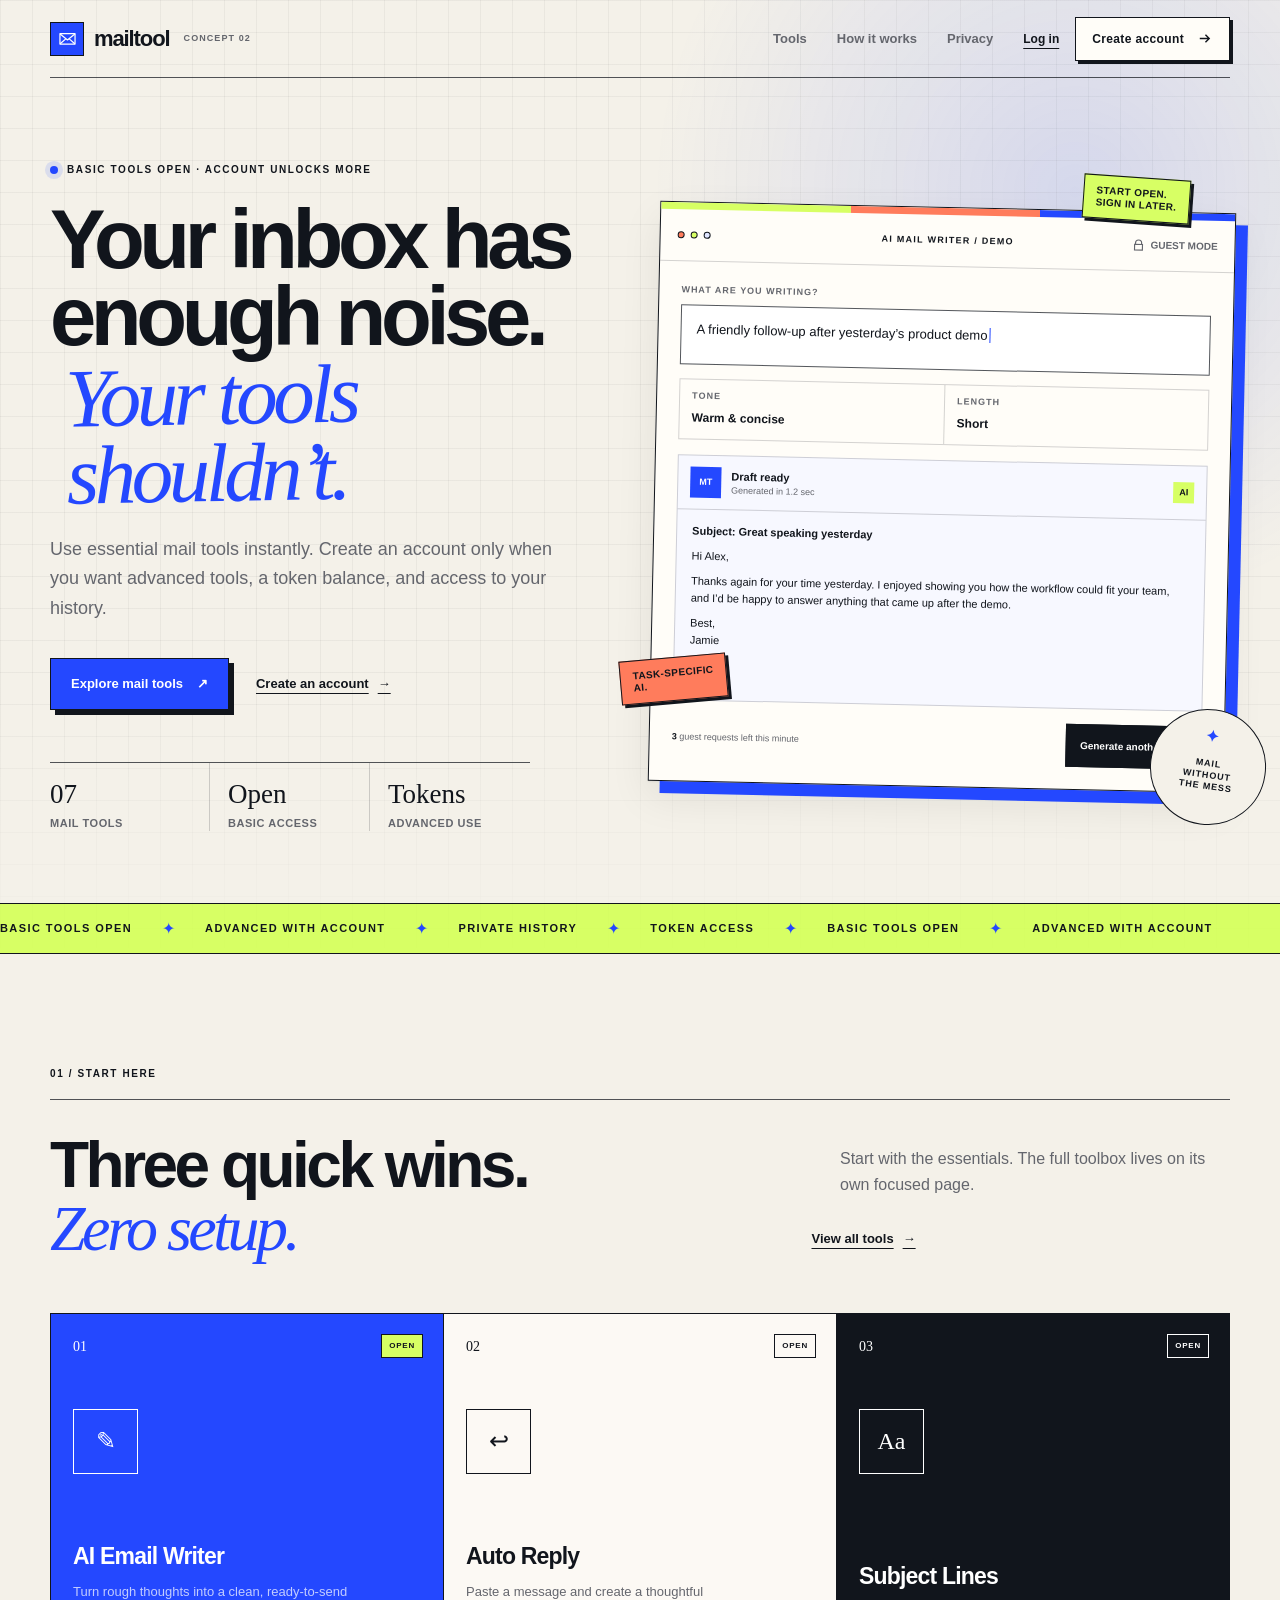
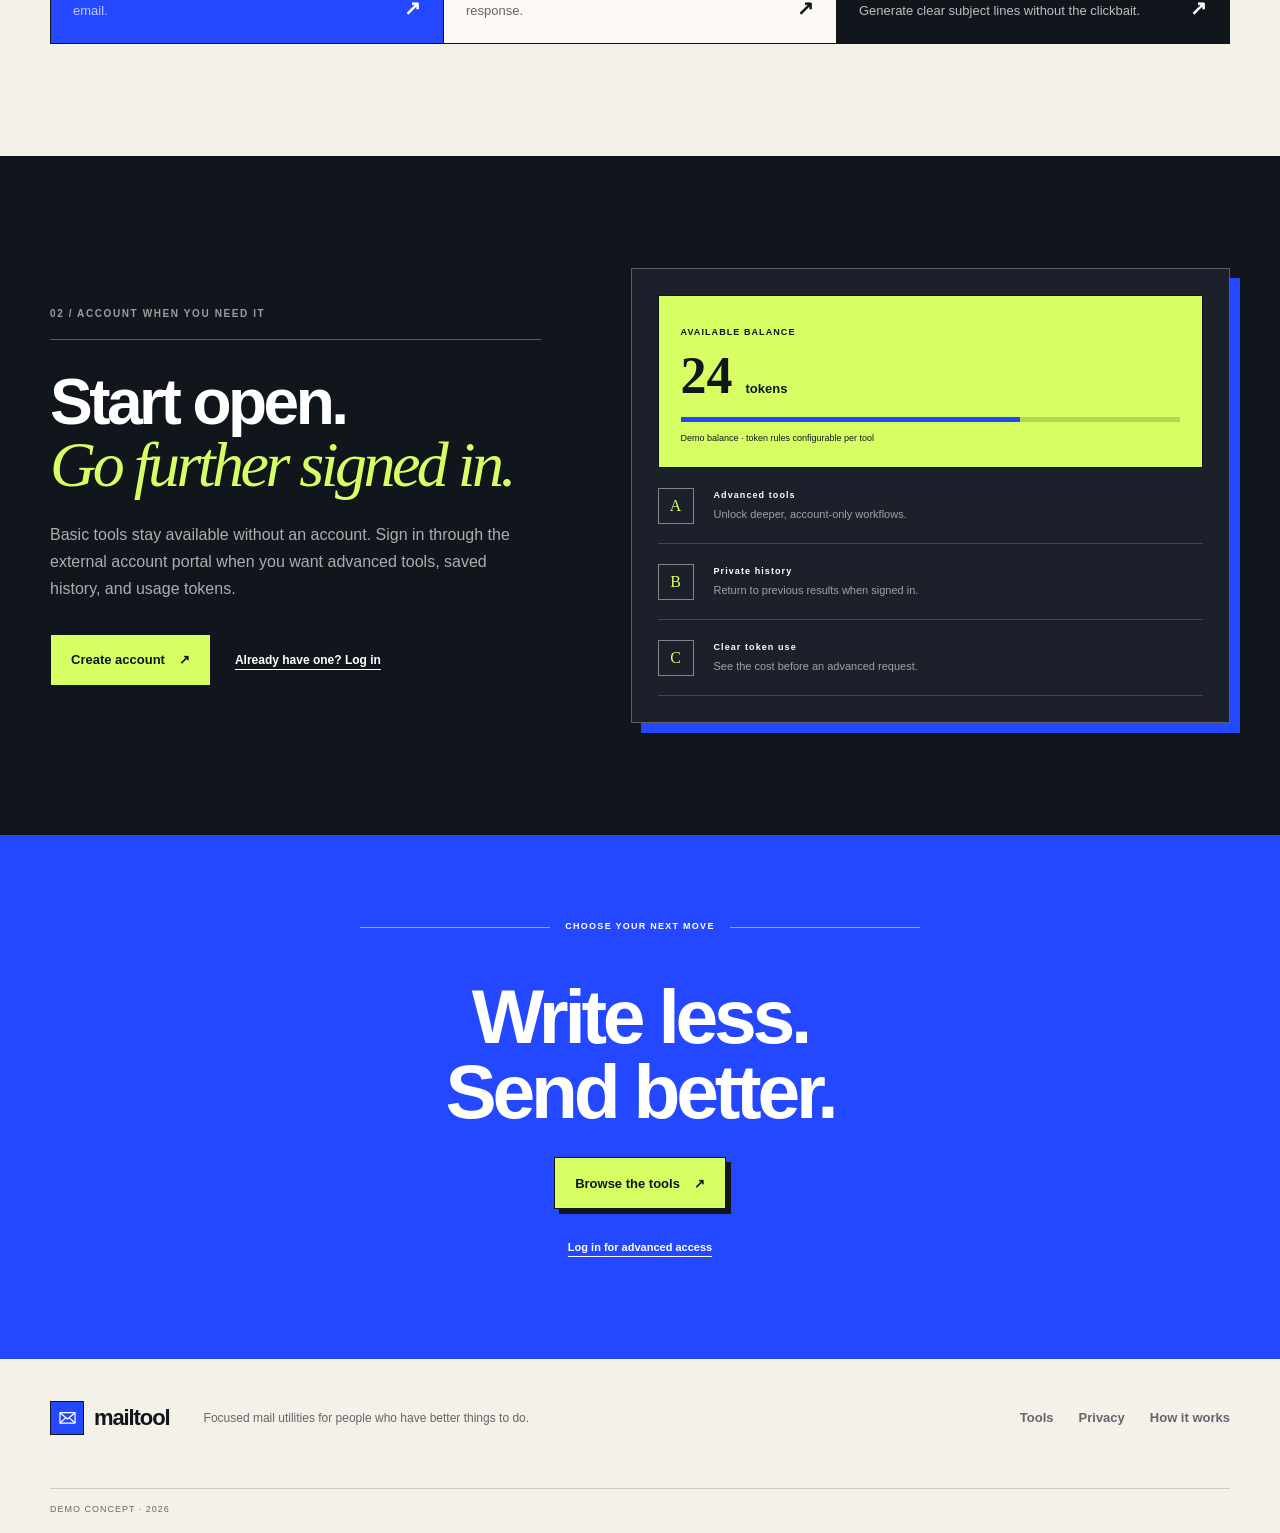
==== commit 19024431: "Split demo into account-aware product pages" ====
--- a/index.html
+++ b/index.html
@@ -4,64 +4,60 @@
   <meta charset="utf-8">
   <meta name="viewport" content="width=device-width, initial-scale=1">
   <meta name="theme-color" content="#f4f1e9">
-  <meta name="description" content="A focused collection of fast, private email tools. No account required.">
+  <meta name="description" content="Focused email tools for writing, replying, checking, and improving mail.">
   <title>Mailtool — Better email, less effort</title>
   <link rel="stylesheet" href="styles.css">
+  <link rel="stylesheet" href="concept-v2.css">
   <script src="app.js" defer></script>
 </head>
 <body>
   <a class="skip-link" href="#main">Skip to content</a>
   <div class="page-grid" aria-hidden="true"></div>
   <header class="site-header">
-    <a class="wordmark" href="#top" aria-label="Mailtool home"><span class="wordmark-mark" aria-hidden="true"><svg viewBox="0 0 32 32"><path d="M5.5 9.25h21v14.5h-21z"></path><path d="m6.25 10 9.75 8 9.75-8"></path><path d="m6.25 23 6.9-6.1M25.75 23l-6.9-6.1"></path></svg></span><span class="wordmark-name">mailtool</span><span class="concept-label">concept 01</span></a>
-    <nav class="primary-nav" aria-label="Primary navigation"><a href="#tools">Tools</a><a href="#how">How it works</a><a href="#privacy">Privacy</a></nav>
-    <a class="header-cta" href="#tools"><span>Explore tools</span><svg viewBox="0 0 18 18" aria-hidden="true"><path d="M4 9h10M10 5l4 4-4 4"></path></svg></a>
+    <a class="wordmark" href="index.html" aria-label="Mailtool home"><span class="wordmark-mark" aria-hidden="true"><svg viewBox="0 0 32 32"><path d="M5.5 9.25h21v14.5h-21z"></path><path d="m6.25 10 9.75 8 9.75-8"></path><path d="m6.25 23 6.9-6.1M25.75 23l-6.9-6.1"></path></svg></span><span class="wordmark-name">mailtool</span><span class="concept-label">concept 02</span></a>
+    <nav class="primary-nav" aria-label="Primary navigation"><a href="tools.html">Tools</a><a href="how-it-works.html">How it works</a><a href="privacy.html">Privacy</a></nav>
+    <div class="account-actions"><a class="login-link" href="#" data-auth-action="login">Log in</a><a class="header-cta" href="#" data-auth-action="signup"><span>Create account</span><svg viewBox="0 0 18 18" aria-hidden="true"><path d="M4 9h10M10 5l4 4-4 4"></path></svg></a></div>
   </header>
   <main id="main">
     <section class="hero" id="top">
       <div class="hero-copy">
-        <div class="eyebrow"><span class="live-dot" aria-hidden="true"></span> Seven focused tools · zero sign-ups</div>
+        <div class="eyebrow"><span class="live-dot" aria-hidden="true"></span> Basic tools open · account unlocks more</div>
         <h1>Your inbox has enough noise. <em>Your tools shouldn’t.</em></h1>
-        <p class="hero-lede">Write, reply, check, and improve every email from one calm workspace. Fast on mobile, private by default, and ready whenever you are.</p>
-        <div class="hero-actions"><a class="button button-primary" href="#demo">Try the mail writer <span aria-hidden="true">↗</span></a><a class="text-link" href="#tools">See all 7 tools <span aria-hidden="true">↓</span></a></div>
-        <dl class="hero-stats" aria-label="Product highlights"><div><dt>07</dt><dd>Mail tools</dd></div><div><dt>00</dt><dd>Logins</dd></div><div><dt>&lt;1s</dt><dd>To get started</dd></div></dl>
+        <p class="hero-lede">Use essential mail tools instantly. Create an account only when you want advanced tools, a token balance, and access to your history.</p>
+        <div class="hero-actions"><a class="button button-primary" href="tools.html">Explore mail tools <span aria-hidden="true">↗</span></a><a class="text-link" href="#" data-auth-action="signup">Create an account <span aria-hidden="true">→</span></a></div>
+        <dl class="hero-stats" aria-label="Product access model"><div><dt>07</dt><dd>Mail tools</dd></div><div><dt>Open</dt><dd>Basic access</dd></div><div><dt>Tokens</dt><dd>Advanced use</dd></div></dl>
       </div>
       <div class="hero-visual" id="demo">
-        <div class="orbit-note orbit-note-top">No account.<br>No friction.</div><div class="orbit-note orbit-note-bottom">AI routed<br>server-side.</div>
+        <div class="orbit-note orbit-note-top">Start open.<br>Sign in later.</div><div class="orbit-note orbit-note-bottom">Task-specific<br>AI.</div>
         <article class="composer" aria-label="Interactive mail writer preview">
-          <div class="composer-head"><div class="window-controls" aria-hidden="true"><span></span><span></span><span></span></div><span class="composer-title">AI MAIL WRITER / DEMO</span><span class="secure-badge"><svg viewBox="0 0 16 16" aria-hidden="true"><path d="M4.5 7V5.5a3.5 3.5 0 0 1 7 0V7M3.5 7h9v6.5h-9z"></path></svg> private</span></div>
+          <div class="composer-head"><div class="window-controls" aria-hidden="true"><span></span><span></span><span></span></div><span class="composer-title">AI MAIL WRITER / DEMO</span><span class="secure-badge"><svg viewBox="0 0 16 16" aria-hidden="true"><path d="M4.5 7V5.5a3.5 3.5 0 0 1 7 0V7M3.5 7h9v6.5h-9z"></path></svg> guest mode</span></div>
           <div class="composer-body">
             <div class="field-block"><span class="field-label">What are you writing?</span><div class="prompt-input">A friendly follow-up after yesterday’s product demo<span class="fake-caret" aria-hidden="true"></span></div></div>
             <div class="composer-options"><div><span class="field-label">Tone</span><span class="selection-value">Warm & concise</span></div><div><span class="field-label">Length</span><span class="selection-value">Short</span></div></div>
             <div class="draft-shell" aria-live="polite" aria-atomic="true"><div class="draft-meta"><span class="avatar" aria-hidden="true">MT</span><div><strong>Draft ready</strong><span id="draft-status">Generated in 1.2 sec</span></div><span class="ai-label">AI</span></div><div class="draft-copy" id="draft-copy"><p><strong>Subject: Great speaking yesterday</strong></p><p>Hi Alex,</p><p>Thanks again for your time yesterday. I enjoyed showing you how the workflow could fit your team, and I’d be happy to answer anything that came up after the demo.</p><p>Best,<br>Jamie</p></div></div>
-            <div class="composer-footer"><span class="usage-note"><span>3</span> free requests left this minute</span><button class="generate-button" id="generate-button" type="button"><span class="button-label">Generate another</span><svg viewBox="0 0 18 18" aria-hidden="true"><path d="M9 2.5V5M9 13v2.5M2.5 9H5M13 9h2.5M4.4 4.4l1.8 1.8M11.8 11.8l1.8 1.8M13.6 4.4l-1.8 1.8M6.2 11.8l-1.8 1.8"></path><circle cx="9" cy="9" r="2.25"></circle></svg></button></div>
+            <div class="composer-footer"><span class="usage-note"><span>3</span> guest requests left this minute</span><button class="generate-button" id="generate-button" type="button"><span class="button-label">Generate another</span><svg viewBox="0 0 18 18" aria-hidden="true"><path d="M9 2.5V5M9 13v2.5M2.5 9H5M13 9h2.5M4.4 4.4l1.8 1.8M11.8 11.8l1.8 1.8M13.6 4.4l-1.8 1.8M6.2 11.8l-1.8 1.8"></path><circle cx="9" cy="9" r="2.25"></circle></svg></button></div>
           </div>
         </article>
         <div class="hero-stamp" aria-hidden="true"><span>MAIL</span><span>WITHOUT</span><span>THE MESS</span></div>
       </div>
     </section>
-    <section class="signal-strip" aria-label="Product principles"><div class="signal-track"><span>NO LOGIN</span><i>✦</i><span>PRIVACY FIRST</span><i>✦</i><span>MOBILE READY</span><i>✦</i><span>ONE FOCUSED WORKSPACE</span><i>✦</i><span>NO LOGIN</span><i>✦</i><span>PRIVACY FIRST</span><i>✦</i><span>MOBILE READY</span></div></section>
-    <section class="tools-section section" id="tools">
-      <div class="section-kicker">01 / THE TOOLBOX</div>
-      <div class="section-heading-row"><h2>One place for every<br><em>email moment.</em></h2><p>Seven focused utilities. Each one opens instantly and solves one clear problem—without dashboards, setup, or account walls.</p></div>
-      <div class="tools-grid">
-        <a class="tool-card tool-card-featured" href="#demo"><div class="tool-card-top"><span class="tool-number">01</span><span class="tool-tag">AI POWERED</span></div><div class="tool-icon" aria-hidden="true"><svg viewBox="0 0 32 32"><path d="M5 7.5h22v17H5zM6 9l10 8 10-8"></path><path d="M22.5 3.5v6M19.5 6.5h6"></path></svg></div><div class="tool-card-copy"><h3>AI Email Writer</h3><p>Turn a few rough thoughts into a clear, ready-to-send email in seconds.</p></div><span class="tool-arrow" aria-hidden="true">↗</span></a>
-        <a class="tool-card" href="#demo"><div class="tool-card-top"><span class="tool-number">02</span><span class="tool-tag">AI POWERED</span></div><div class="tool-icon" aria-hidden="true"><svg viewBox="0 0 32 32"><path d="M6 6.5h20v14H14l-6 5v-5H6z"></path><path d="M11 11.5h10M11 15.5h7"></path></svg></div><div class="tool-card-copy"><h3>Auto Reply</h3><p>Paste an email and get a thoughtful response matched to your intent.</p></div><span class="tool-arrow" aria-hidden="true">↗</span></a>
-        <a class="tool-card" href="#demo"><div class="tool-card-top"><span class="tool-number">03</span><span class="tool-tag">AI POWERED</span></div><div class="tool-icon" aria-hidden="true"><svg viewBox="0 0 32 32"><path d="m5 24 8-16 5.5 11 3-6L27 24z"></path><path d="M8 24h19"></path></svg></div><div class="tool-card-copy"><h3>Cold Email</h3><p>Create concise outreach that feels human, relevant, and worth opening.</p></div><span class="tool-arrow" aria-hidden="true">↗</span></a>
-        <a class="tool-card" href="#demo"><div class="tool-card-top"><span class="tool-number">04</span><span class="tool-tag">AI POWERED</span></div><div class="tool-icon" aria-hidden="true"><svg viewBox="0 0 32 32"><path d="M7 8h18M7 16h12M7 24h16"></path><circle cx="23" cy="16" r="2.5"></circle></svg></div><div class="tool-card-copy"><h3>Tone Changer</h3><p>Make any draft warmer, sharper, friendlier, or more professional.</p></div><span class="tool-arrow" aria-hidden="true">↗</span></a>
-        <a class="tool-card tool-card-dark" href="#demo"><div class="tool-card-top"><span class="tool-number">05</span><span class="tool-tag">SECURITY</span></div><div class="tool-icon" aria-hidden="true"><svg viewBox="0 0 32 32"><path d="M16 4.5 26 8v7.5c0 6-4.3 10-10 12-5.7-2-10-6-10-12V8z"></path><path d="m11.5 16 3 3 6-7"></path></svg></div><div class="tool-card-copy"><h3>Scam Mail Checker</h3><p>Spot suspicious language and red flags before you click or reply.</p></div><span class="tool-arrow" aria-hidden="true">↗</span></a>
-        <a class="tool-card" href="#demo"><div class="tool-card-top"><span class="tool-number">06</span><span class="tool-tag">AI POWERED</span></div><div class="tool-icon" aria-hidden="true"><svg viewBox="0 0 32 32"><path d="M6 7h20v18H6zM10 12h12M10 16h8M10 20h10"></path></svg></div><div class="tool-card-copy"><h3>Subject Lines</h3><p>Generate sharp subject lines built for clarity—not clickbait.</p></div><span class="tool-arrow" aria-hidden="true">↗</span></a>
-        <a class="tool-card" href="#demo"><div class="tool-card-top"><span class="tool-number">07</span><span class="tool-tag">UTILITY</span></div><div class="tool-icon" aria-hidden="true"><svg viewBox="0 0 32 32"><path d="M5 8h22v16H5zM6 9l10 8 10-8"></path><path d="M23 5v6M20 8h6"></path></svg></div><div class="tool-card-copy"><h3>Temp Mail</h3><p>Use a temporary inbox when your real address doesn’t need to be involved.</p></div><span class="tool-arrow" aria-hidden="true">↗</span></a>
+    <section class="signal-strip" aria-label="Product principles"><div class="signal-track"><span>BASIC TOOLS OPEN</span><i>✦</i><span>ADVANCED WITH ACCOUNT</span><i>✦</i><span>PRIVATE HISTORY</span><i>✦</i><span>TOKEN ACCESS</span><i>✦</i><span>BASIC TOOLS OPEN</span><i>✦</i><span>ADVANCED WITH ACCOUNT</span></div></section>
+    <section class="home-tools-section section">
+      <div class="section-kicker">01 / START HERE</div>
+      <div class="section-heading-row"><h2>Three quick wins.<br><em>Zero setup.</em></h2><div class="section-side"><p>Start with the essentials. The full toolbox lives on its own focused page.</p><a class="text-link" href="tools.html">View all tools <span aria-hidden="true">→</span></a></div></div>
+      <div class="home-tools-grid">
+        <a class="quick-card quick-card-blue" href="#demo"><span class="quick-number">01</span><span class="quick-status">OPEN</span><div class="quick-icon" aria-hidden="true">✎</div><h3>AI Email Writer</h3><p>Turn rough thoughts into a clean, ready-to-send email.</p><b aria-hidden="true">↗</b></a>
+        <a class="quick-card" href="#" data-demo-only><span class="quick-number">02</span><span class="quick-status">OPEN</span><div class="quick-icon" aria-hidden="true">↩</div><h3>Auto Reply</h3><p>Paste a message and create a thoughtful response.</p><b aria-hidden="true">↗</b></a>
+        <a class="quick-card quick-card-dark" href="#" data-demo-only><span class="quick-number">03</span><span class="quick-status">OPEN</span><div class="quick-icon" aria-hidden="true">Aa</div><h3>Subject Lines</h3><p>Generate clear subject lines without the clickbait.</p><b aria-hidden="true">↗</b></a>
       </div>
     </section>
-    <section class="engine-section section" id="how">
-      <div class="engine-copy"><div class="section-kicker section-kicker-light">02 / BUILT DIFFERENTLY</div><h2>One smart engine.<br><em>Seven precise modes.</em></h2><p>Every AI tool has its own private instructions, usage limits, and output rules. The browser sends only what the tool needs. The sensitive parts stay behind the scenes.</p><ul class="check-list"><li><span>01</span>No provider keys in the browser</li><li><span>02</span>Per-tool request protection</li><li><span>03</span>No account or profile required</li></ul></div>
-      <div class="flow-board" aria-label="Simplified product architecture"><div class="flow-caption">A REQUEST, ROUTED WITH INTENT</div><div class="flow-row"><div class="flow-node flow-node-user"><span class="flow-icon">↗</span><small>YOU SEND</small><strong>“Write a follow-up”</strong></div><div class="flow-connector" aria-hidden="true"><span></span></div><div class="flow-node flow-node-router"><span class="flow-icon">◎</span><small>TOOL ID</small><strong>mail_writer</strong></div></div><div class="flow-turn" aria-hidden="true"><span></span></div><div class="flow-row flow-row-reverse"><div class="flow-node flow-node-result"><span class="flow-icon">✓</span><small>YOU GET</small><strong>A clean draft</strong></div><div class="flow-connector" aria-hidden="true"><span></span></div><div class="flow-node flow-node-private"><span class="flow-icon">✦</span><small>PRIVATE LAYER</small><strong>Prompt + Gemini</strong></div></div><div class="flow-foot"><span class="lock-dot" aria-hidden="true"></span> Custom prompts and API keys never reach the browser.</div></div>
-    </section>
-    <section class="privacy-section section" id="privacy"><div class="privacy-mark" aria-hidden="true">*</div><div class="privacy-copy"><div class="section-kicker">03 / QUIET BY DESIGN</div><h2>Useful tools.<br><em>Less data.</em></h2></div><div class="privacy-points"><article><span>NO ACCOUNTS</span><p>Nothing to create, remember, or manage before you get value.</p></article><article><span>NO CONTENT HISTORY</span><p>Your mail content is not saved by default after a request is complete.</p></article><article><span>CONTROLLED ACCESS</span><p>Rate limits protect the service without turning you into a profile.</p></article></div></section>
-    <section class="closing-section section"><div class="closing-rule"><span></span><b>READY WHEN YOU ARE</b><span></span></div><h2>The next email shouldn’t<br>take ten minutes.</h2><a class="button button-inverted" href="#demo">Start with the mail writer <span aria-hidden="true">↗</span></a><p>No login. No setup. Just the tool.</p></section>
+    <section class="account-section"><div class="account-section-inner">
+      <div class="account-copy"><div class="section-kicker section-kicker-light">02 / ACCOUNT WHEN YOU NEED IT</div><h2>Start open.<br><em>Go further signed in.</em></h2><p>Basic tools stay available without an account. Sign in through the external account portal when you want advanced tools, saved history, and usage tokens.</p><div class="account-ctas"><a class="button button-inverted" href="#" data-auth-action="signup">Create account <span aria-hidden="true">↗</span></a><a class="account-login" href="#" data-auth-action="login">Already have one? Log in</a></div></div>
+      <div class="access-board"><div class="balance-card"><span>AVAILABLE BALANCE</span><strong>24 <small>tokens</small></strong><div class="balance-line"><i></i></div><p>Demo balance · token rules configurable per tool</p></div><div class="access-feature"><span class="access-index">A</span><div><strong>Advanced tools</strong><p>Unlock deeper, account-only workflows.</p></div></div><div class="access-feature"><span class="access-index">B</span><div><strong>Private history</strong><p>Return to previous results when signed in.</p></div></div><div class="access-feature"><span class="access-index">C</span><div><strong>Clear token use</strong><p>See the cost before an advanced request.</p></div></div></div>
+    </div></section>
+    <section class="closing-section compact-closing"><div class="closing-rule"><span></span><b>CHOOSE YOUR NEXT MOVE</b><span></span></div><h2>Write less.<br>Send better.</h2><div class="closing-actions"><a class="button button-inverted" href="tools.html">Browse the tools <span aria-hidden="true">↗</span></a><a class="closing-login" href="#" data-auth-action="login">Log in for advanced access</a></div></section>
   </main>
-  <footer class="site-footer"><a class="wordmark footer-wordmark" href="#top" aria-label="Mailtool home"><span class="wordmark-mark" aria-hidden="true"><svg viewBox="0 0 32 32"><path d="M5.5 9.25h21v14.5h-21z"></path><path d="m6.25 10 9.75 8 9.75-8"></path><path d="m6.25 23 6.9-6.1M25.75 23l-6.9-6.1"></path></svg></span><span class="wordmark-name">mailtool</span></a><p>Focused mail utilities for people who have better things to do.</p><div class="footer-links"><a href="#tools">Tools</a><a href="#privacy">Privacy</a><a href="#how">How it works</a></div><span class="footer-note">Demo concept · 2026</span></footer>
-  <div class="demo-toast" id="demo-toast" role="status" aria-live="polite">Demo interaction only — full tool coming next.</div>
+  <footer class="site-footer"><a class="wordmark footer-wordmark" href="index.html" aria-label="Mailtool home"><span class="wordmark-mark" aria-hidden="true"><svg viewBox="0 0 32 32"><path d="M5.5 9.25h21v14.5h-21z"></path><path d="m6.25 10 9.75 8 9.75-8"></path><path d="m6.25 23 6.9-6.1M25.75 23l-6.9-6.1"></path></svg></span><span class="wordmark-name">mailtool</span></a><p>Focused mail utilities for people who have better things to do.</p><div class="footer-links"><a href="tools.html">Tools</a><a href="privacy.html">Privacy</a><a href="how-it-works.html">How it works</a></div><span class="footer-note">Demo concept · 2026</span></footer>
+  <div class="demo-toast" id="demo-toast" role="status" aria-live="polite">Demo interaction only.</div>
 </body>
 </html>
--- a/concept-v2.css
+++ b/concept-v2.css
@@ -0,0 +1,6 @@
+@charset "UTF-8";
+/* Concept 02: external accounts, token access, and multi-page experience */
+.site-header{grid-template-columns:1fr auto auto;column-gap:30px}
+.account-actions{justify-self:end;display:flex;align-items:center;gap:16px}.login-link,.account-login,.closing-login{min-height:44px;display:inline-flex;align-items:center;color:var(--ink);font-size:12px;font-weight:800;text-underline-offset:5px}.account-login,.closing-login{color:inherit}.nav-active{color:var(--ink)!important}.nav-active::after{right:0!important}.section-side p{margin-bottom:18px}.home-tools-grid{display:grid;grid-template-columns:repeat(3,1fr);border-top:1px solid var(--ink);border-left:1px solid var(--ink)}.quick-card{position:relative;min-height:330px;padding:22px;display:flex;flex-direction:column;border-right:1px solid var(--ink);border-bottom:1px solid var(--ink);background:rgba(255,253,248,.76);text-decoration:none;transition:transform 180ms ease,box-shadow 180ms ease}.quick-card:hover{z-index:2;transform:translateY(-5px);box-shadow:0 5px 0 var(--blue)}.quick-card-blue{background:var(--blue);color:#fff}.quick-card-dark{background:var(--ink);color:#fff}.quick-number{font-family:var(--serif);font-size:14px}.quick-status{position:absolute;right:20px;top:20px;padding:5px 7px;border:1px solid currentColor;font-size:8px;font-weight:900;letter-spacing:.1em}.quick-card-blue .quick-status{background:var(--acid);color:var(--ink);border-color:var(--ink)}.quick-icon{width:65px;height:65px;margin-top:52px;display:grid;place-items:center;border:1px solid currentColor;font-family:var(--serif);font-size:24px}.quick-card h3{margin:auto 0 8px;padding-top:32px;font-size:23px;letter-spacing:-.035em}.quick-card p{max-width:290px;margin:0;color:var(--muted);font-size:13px}.quick-card-blue p,.quick-card-dark p{color:rgba(255,255,255,.72)}.quick-card b{position:absolute;right:22px;bottom:20px;font-size:20px}.account-section{width:100%;padding:112px max(24px,calc((100vw - var(--max))/2));background:var(--ink);color:#fff}.account-section-inner{display:grid;grid-template-columns:.9fr 1.1fr;gap:90px;align-items:center}.account-copy h2{margin:31px 0 24px;font-size:clamp(48px,5vw,68px);line-height:.98;letter-spacing:-.055em}.account-copy h2 em{color:var(--acid);font-family:var(--serif);font-weight:400}.account-copy>p{max-width:520px;margin:0;color:rgba(255,255,255,.65);line-height:1.7}.account-ctas{display:flex;align-items:center;gap:24px;margin-top:31px}.access-board{padding:26px;border:1px solid rgba(255,255,255,.28);background:#1b202a;box-shadow:10px 10px 0 var(--blue)}.balance-card{padding:22px;background:var(--acid);color:var(--ink);border:1px solid var(--ink)}.balance-card>span,.access-feature strong{font-size:9px;font-weight:900;letter-spacing:.12em}.balance-card strong{display:block;margin:8px 0 15px;font-family:var(--serif);font-size:52px;line-height:1}.balance-card strong small{font-family:var(--sans);font-size:13px}.balance-line{height:5px;background:rgba(17,21,28,.17)}.balance-line i{display:block;width:68%;height:100%;background:var(--blue)}.balance-card p{margin:10px 0 0;font-size:9px}.access-feature{min-height:76px;padding:15px 0;display:grid;grid-template-columns:42px 1fr;align-items:center;gap:14px;border-bottom:1px solid rgba(255,255,255,.18)}.access-index{display:grid;width:36px;height:36px;place-items:center;border:1px solid rgba(255,255,255,.45);color:var(--acid);font-family:var(--serif)}.access-feature strong{display:block;color:#fff}.access-feature p{margin:4px 0 0;color:rgba(255,255,255,.58);font-size:11px}.compact-closing{padding-top:85px;padding-bottom:90px}.compact-closing h2{margin-bottom:28px}.closing-actions{display:flex;flex-direction:column;align-items:center;gap:16px}.closing-login{color:#fff;font-size:11px}.subpage-grid{height:720px}.subpage-main{position:relative;z-index:1}.subpage-hero{width:min(calc(100% - 48px),var(--max));min-height:520px;margin:0 auto;padding:76px 0 70px;display:grid;grid-template-columns:1.2fr .8fr;gap:80px;align-items:end}.back-link{display:inline-flex;min-height:44px;align-items:center;margin-bottom:42px;color:var(--muted);font-size:12px;font-weight:800;text-underline-offset:5px}.subpage-hero h1{max-width:720px;margin:23px 0 0;font-size:clamp(64px,7vw,98px);font-weight:800;line-height:.92;letter-spacing:-.065em}.subpage-hero h1 em{display:block;color:var(--blue);font-family:var(--serif);font-weight:400}.subpage-intro{padding-bottom:8px}.subpage-intro>p{max-width:450px;margin:0 0 28px;color:var(--muted);font-size:17px;line-height:1.65}.access-legend{display:flex;flex-wrap:wrap;gap:19px;font-size:10px;font-weight:800;letter-spacing:.06em;text-transform:uppercase}.access-legend span{display:flex;align-items:center;gap:7px}.access-legend i{width:10px;height:10px;border:1px solid var(--ink)}.legend-open{background:var(--acid)}.legend-account{background:var(--coral)}.tools-catalog{padding-top:42px}.tool-card-account:not(.tool-card-dark){background:#fff0ea}.tool-card-account .tool-tag{background:var(--coral);color:var(--ink);border-color:var(--ink)}.catalog-note{margin:20px 0 0;color:var(--muted);font-size:10px}.page-account-callout{width:100%;padding:80px max(24px,calc((100vw - var(--max))/2));display:grid;grid-template-columns:1fr 1fr;gap:80px;background:var(--blue);color:#fff}.page-account-callout span,.commitment-section span{font-size:9px;font-weight:900;letter-spacing:.13em}.page-account-callout h2{max-width:600px;margin:17px 0 0;font-size:42px;line-height:1.08;letter-spacing:-.045em}.page-account-callout p{max-width:520px;margin:0;color:rgba(255,255,255,.7);line-height:1.65}.steps-section{padding-top:45px}.steps-grid{display:grid;grid-template-columns:repeat(4,1fr);margin-top:35px;border-top:1px solid var(--ink);border-left:1px solid var(--ink)}.step-card{min-height:365px;padding:23px;display:flex;flex-direction:column;border-right:1px solid var(--ink);border-bottom:1px solid var(--ink);background:var(--paper-bright)}.step-card-blue{background:var(--blue);color:#fff}.step-card-dark{background:var(--ink);color:#fff}.step-index{font-family:var(--serif);font-size:14px}.step-symbol{width:65px;height:65px;margin-top:48px;display:grid;place-items:center;border:1px solid currentColor;font-size:25px}.step-card h2{margin:auto 0 9px;padding-top:32px;font-size:28px;letter-spacing:-.04em}.step-card p{margin:0;color:var(--muted);font-size:13px}.step-card-blue p,.step-card-dark p{color:rgba(255,255,255,.68)}.specialized-section{width:100%;padding:105px max(24px,calc((100vw - var(--max))/2));background:var(--ink);color:#fff}.specialized-inner{display:grid;grid-template-columns:.82fr 1.18fr;gap:85px;align-items:center}.specialized-copy h2{margin:30px 0 22px;font-size:54px;line-height:1;letter-spacing:-.05em}.specialized-copy p{margin:0;color:rgba(255,255,255,.65);line-height:1.7}.specialized-flow{padding:25px;display:grid;grid-template-columns:1fr auto 1fr auto 1fr;align-items:center;gap:13px;border:1px solid rgba(255,255,255,.3);background:#1b202a;box-shadow:9px 9px 0 var(--blue)}.specialized-flow>div{min-height:102px;padding:16px;display:flex;flex-direction:column;justify-content:center;border:1px solid rgba(255,255,255,.28)}.specialized-flow small{color:rgba(255,255,255,.48);font-size:8px;font-weight:900;letter-spacing:.1em}.specialized-flow strong{margin-top:5px;font-size:12px}.specialized-focus{background:var(--blue)}.specialized-flow>span{color:var(--acid)}.access-path-section{padding-top:90px}.access-path-grid{display:grid;grid-template-columns:1fr 1fr;margin-top:34px;border-top:1px solid var(--ink);border-left:1px solid var(--ink)}.access-path-grid article{min-height:330px;padding:32px;border-right:1px solid var(--ink);border-bottom:1px solid var(--ink);background:var(--paper-bright)}.access-path-grid article>span{font-size:9px;font-weight:900;letter-spacing:.12em}.access-path-grid h2{max-width:420px;margin:55px 0 16px;font-size:43px;line-height:1.03;letter-spacing:-.05em}.access-path-grid p{max-width:440px;color:var(--muted)}.access-path-account{background:var(--acid)!important}.privacy-summary-section{padding-top:40px;display:grid;grid-template-columns:.23fr 1.77fr;gap:55px}.privacy-summary-mark{color:var(--blue);font-family:var(--serif);font-size:180px;line-height:.75}.privacy-summary-section span,.policy-card>span{font-size:9px;font-weight:900;letter-spacing:.13em}.privacy-summary-section h2{max-width:900px;margin:21px 0;font-size:45px;line-height:1.12;letter-spacing:-.045em}.privacy-summary-section p{max-width:780px;margin:0;color:var(--muted);line-height:1.7}.policy-section{padding-top:40px}.policy-grid{display:grid;grid-template-columns:1fr 1fr;margin-top:34px;border-top:1px solid var(--ink);border-left:1px solid var(--ink)}.policy-card{min-height:310px;padding:30px;border-right:1px solid var(--ink);border-bottom:1px solid var(--ink);background:var(--paper-bright)}.policy-card-blue{background:var(--blue);color:#fff}.policy-card-dark{background:var(--ink);color:#fff}.policy-card h2{margin:55px 0 15px;font-size:34px;letter-spacing:-.04em}.policy-card p{max-width:490px;margin:0;color:var(--muted);line-height:1.65}.policy-card-blue p,.policy-card-dark p{color:rgba(255,255,255,.68)}.commitment-section{width:100%;padding:90px max(24px,calc((100vw - var(--max))/2));background:var(--acid);color:var(--ink)}.commitment-inner{display:grid;grid-template-columns:1fr 1fr;gap:90px}.commitment-section h2{max-width:570px;margin:18px 0 0;font-size:44px;line-height:1.06;letter-spacing:-.045em}.commitment-section ul{margin:0;padding:0;list-style:none;border-top:1px solid var(--ink)}.commitment-section li{min-height:55px;display:flex;align-items:center;gap:19px;border-bottom:1px solid var(--ink);font-size:12px;font-weight:800}.commitment-section li b{font-family:var(--serif);color:var(--blue)}
+@media(max-width:1020px){.site-header{grid-template-columns:1fr auto}.account-section-inner,.specialized-inner{grid-template-columns:1fr}.subpage-hero{grid-template-columns:1fr;gap:35px;min-height:0}.steps-grid{grid-template-columns:1fr 1fr}.page-account-callout,.commitment-inner{grid-template-columns:1fr}.specialized-flow{grid-template-columns:1fr auto 1fr auto 1fr}}
+@media(max-width:680px){.site-header{column-gap:8px}.account-actions{gap:7px}.login-link{font-size:10px}.header-cta{padding:0 11px}.header-cta span{font-size:10px}.header-cta span::after{content:none}.account-actions .header-cta svg{display:none}.account-section{padding:78px 16px}.account-section-inner{gap:45px}.account-copy h2{font-size:47px}.account-ctas{align-items:stretch;flex-direction:column;gap:10px}.account-login{justify-content:center}.access-board{padding:15px;box-shadow:7px 7px 0 var(--blue)}.home-tools-grid{grid-template-columns:1fr}.quick-card{min-height:285px}.section-side p{margin-bottom:12px}.subpage-grid{height:620px}.subpage-hero{width:calc(100% - 32px);padding:52px 0 55px}.back-link{margin-bottom:27px}.subpage-hero h1{font-size:55px}.subpage-intro>p{font-size:15px}.tools-catalog{padding-top:30px}.page-account-callout{padding:70px 16px;gap:35px}.page-account-callout h2{font-size:36px}.steps-grid{grid-template-columns:1fr}.step-card{min-height:285px}.specialized-section{padding:78px 16px}.specialized-inner{gap:44px}.specialized-copy h2{font-size:44px}.specialized-flow{grid-template-columns:1fr}.specialized-flow>span{transform:rotate(90deg);justify-self:center}.access-path-grid{grid-template-columns:1fr}.access-path-grid article{min-height:300px;padding:24px}.access-path-grid h2{margin-top:45px;font-size:37px}.privacy-summary-section{grid-template-columns:65px 1fr;gap:16px}.privacy-summary-mark{font-size:115px}.privacy-summary-section h2{font-size:30px}.privacy-summary-section p{grid-column:1/-1}.policy-grid{grid-template-columns:1fr}.policy-card{min-height:285px;padding:24px}.commitment-section{padding:72px 16px}.commitment-inner{gap:40px}.commitment-section h2{font-size:36px}.compact-closing{padding:72px 16px 78px}.compact-closing h2{font-size:49px}}
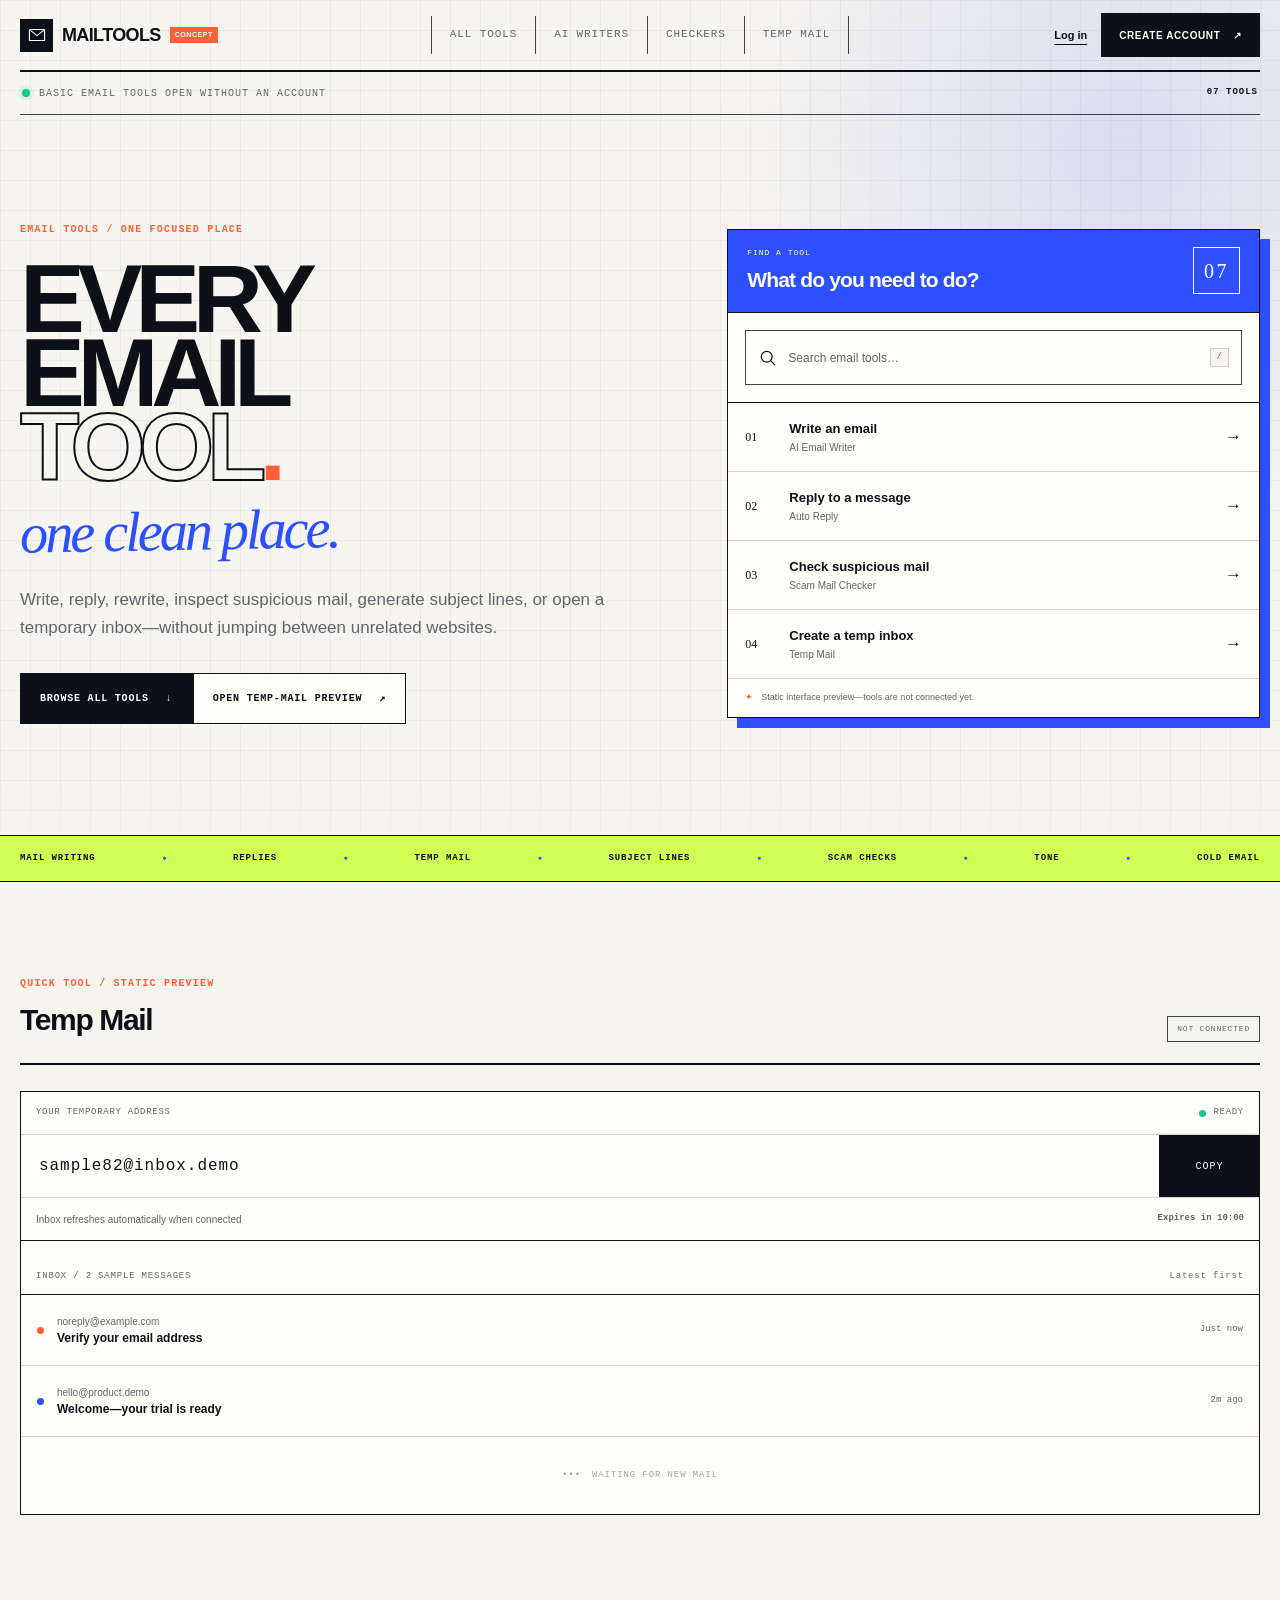
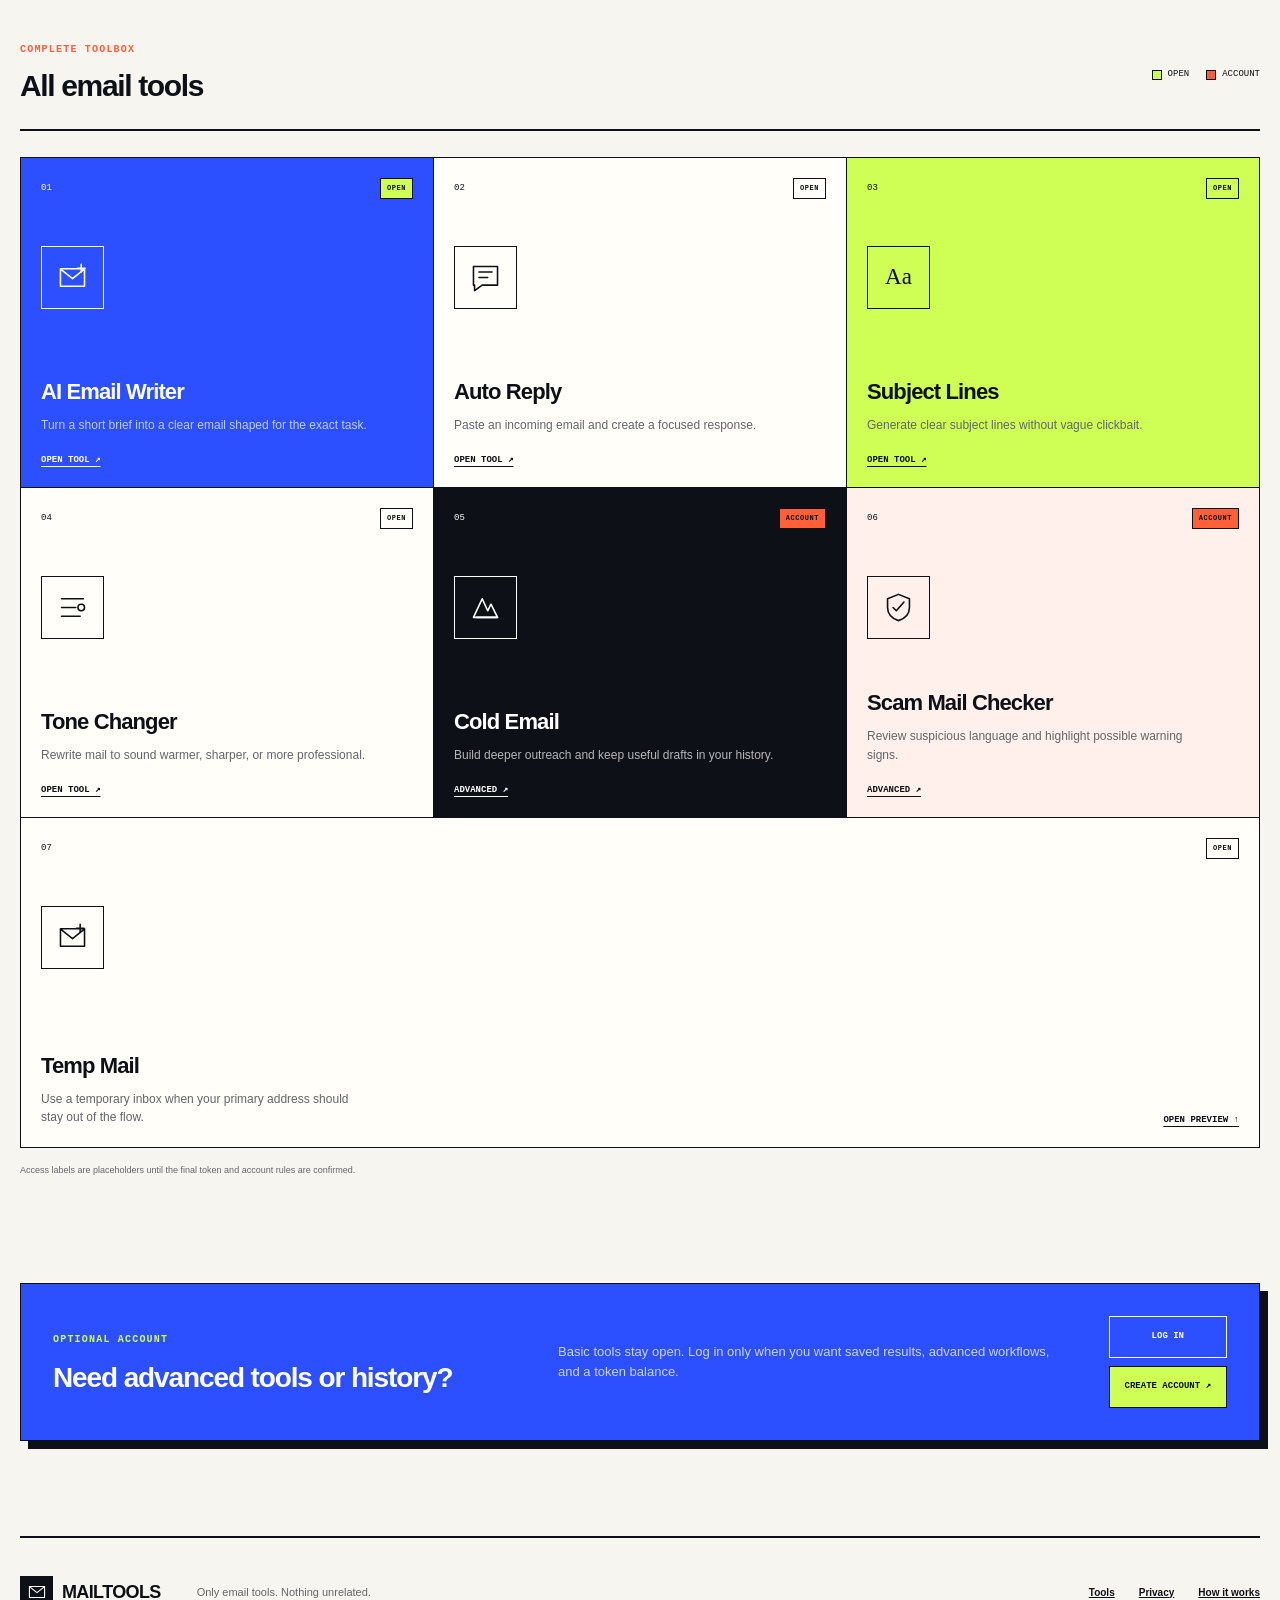
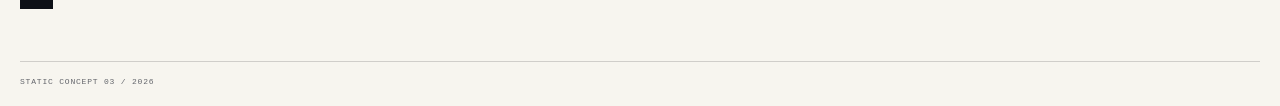
==== commit 4a1b92ed: "Replace homepage with utility-first combined design" ====
--- a/index.html
+++ b/index.html
@@ -3,61 +3,37 @@
 <head>
   <meta charset="utf-8">
   <meta name="viewport" content="width=device-width, initial-scale=1">
-  <meta name="theme-color" content="#f4f1e9">
-  <meta name="description" content="Focused email tools for writing, replying, checking, and improving mail.">
-  <title>Mailtool — Better email, less effort</title>
-  <link rel="stylesheet" href="styles.css">
-  <link rel="stylesheet" href="concept-v2.css">
-  <script src="app.js" defer></script>
+  <meta name="theme-color" content="#f7f5ef">
+  <meta name="description" content="Focused tools for writing, rewriting, checking, and managing email.">
+  <title>Mailtools — Every email task, one clean tool</title>
+  <link rel="stylesheet" href="home-v3.css">
 </head>
 <body>
-  <a class="skip-link" href="#main">Skip to content</a>
-  <div class="page-grid" aria-hidden="true"></div>
-  <header class="site-header">
-    <a class="wordmark" href="index.html" aria-label="Mailtool home"><span class="wordmark-mark" aria-hidden="true"><svg viewBox="0 0 32 32"><path d="M5.5 9.25h21v14.5h-21z"></path><path d="m6.25 10 9.75 8 9.75-8"></path><path d="m6.25 23 6.9-6.1M25.75 23l-6.9-6.1"></path></svg></span><span class="wordmark-name">mailtool</span><span class="concept-label">concept 02</span></a>
-    <nav class="primary-nav" aria-label="Primary navigation"><a href="tools.html">Tools</a><a href="how-it-works.html">How it works</a><a href="privacy.html">Privacy</a></nav>
-    <div class="account-actions"><a class="login-link" href="#" data-auth-action="login">Log in</a><a class="header-cta" href="#" data-auth-action="signup"><span>Create account</span><svg viewBox="0 0 18 18" aria-hidden="true"><path d="M4 9h10M10 5l4 4-4 4"></path></svg></a></div>
+  <a class="skip-link" href="#main">Skip to tools</a><div class="paper-grid" aria-hidden="true"></div>
+  <header class="topbar">
+    <a class="brand" href="index.html" aria-label="Mailtools home"><span class="brand-icon" aria-hidden="true"><svg viewBox="0 0 32 32"><path d="M5 8h22v16H5z"></path><path d="m6 9 10 8 10-8"></path></svg></span><strong>MAILTOOLS</strong><span class="brand-chip">CONCEPT</span></a>
+    <nav class="desktop-nav" aria-label="Main navigation"><a href="#tools">All tools</a><a href="#ai-tools">AI writers</a><a href="#checkers">Checkers</a><a href="#temp-mail">Temp mail</a></nav>
+    <div class="account-nav"><a class="login" href="#" aria-label="Login placeholder">Log in</a><a class="create-account" href="#" aria-label="Create account placeholder">Create account <span aria-hidden="true">↗</span></a></div>
   </header>
+  <div class="utility-line" aria-label="Access information"><span><i aria-hidden="true"></i> Basic email tools open without an account</span><b>07 tools</b></div>
   <main id="main">
-    <section class="hero" id="top">
-      <div class="hero-copy">
-        <div class="eyebrow"><span class="live-dot" aria-hidden="true"></span> Basic tools open · account unlocks more</div>
-        <h1>Your inbox has enough noise. <em>Your tools shouldn’t.</em></h1>
-        <p class="hero-lede">Use essential mail tools instantly. Create an account only when you want advanced tools, a token balance, and access to your history.</p>
-        <div class="hero-actions"><a class="button button-primary" href="tools.html">Explore mail tools <span aria-hidden="true">↗</span></a><a class="text-link" href="#" data-auth-action="signup">Create an account <span aria-hidden="true">→</span></a></div>
-        <dl class="hero-stats" aria-label="Product access model"><div><dt>07</dt><dd>Mail tools</dd></div><div><dt>Open</dt><dd>Basic access</dd></div><div><dt>Tokens</dt><dd>Advanced use</dd></div></dl>
-      </div>
-      <div class="hero-visual" id="demo">
-        <div class="orbit-note orbit-note-top">Start open.<br>Sign in later.</div><div class="orbit-note orbit-note-bottom">Task-specific<br>AI.</div>
-        <article class="composer" aria-label="Interactive mail writer preview">
-          <div class="composer-head"><div class="window-controls" aria-hidden="true"><span></span><span></span><span></span></div><span class="composer-title">AI MAIL WRITER / DEMO</span><span class="secure-badge"><svg viewBox="0 0 16 16" aria-hidden="true"><path d="M4.5 7V5.5a3.5 3.5 0 0 1 7 0V7M3.5 7h9v6.5h-9z"></path></svg> guest mode</span></div>
-          <div class="composer-body">
-            <div class="field-block"><span class="field-label">What are you writing?</span><div class="prompt-input">A friendly follow-up after yesterday’s product demo<span class="fake-caret" aria-hidden="true"></span></div></div>
-            <div class="composer-options"><div><span class="field-label">Tone</span><span class="selection-value">Warm & concise</span></div><div><span class="field-label">Length</span><span class="selection-value">Short</span></div></div>
-            <div class="draft-shell" aria-live="polite" aria-atomic="true"><div class="draft-meta"><span class="avatar" aria-hidden="true">MT</span><div><strong>Draft ready</strong><span id="draft-status">Generated in 1.2 sec</span></div><span class="ai-label">AI</span></div><div class="draft-copy" id="draft-copy"><p><strong>Subject: Great speaking yesterday</strong></p><p>Hi Alex,</p><p>Thanks again for your time yesterday. I enjoyed showing you how the workflow could fit your team, and I’d be happy to answer anything that came up after the demo.</p><p>Best,<br>Jamie</p></div></div>
-            <div class="composer-footer"><span class="usage-note"><span>3</span> guest requests left this minute</span><button class="generate-button" id="generate-button" type="button"><span class="button-label">Generate another</span><svg viewBox="0 0 18 18" aria-hidden="true"><path d="M9 2.5V5M9 13v2.5M2.5 9H5M13 9h2.5M4.4 4.4l1.8 1.8M11.8 11.8l1.8 1.8M13.6 4.4l-1.8 1.8M6.2 11.8l-1.8 1.8"></path><circle cx="9" cy="9" r="2.25"></circle></svg></button></div>
-          </div>
-        </article>
-        <div class="hero-stamp" aria-hidden="true"><span>MAIL</span><span>WITHOUT</span><span>THE MESS</span></div>
-      </div>
+    <section class="hero">
+      <div class="hero-copy"><p class="kicker">EMAIL TOOLS / ONE FOCUSED PLACE</p><h1><span>EVERY</span><span>EMAIL</span><span class="outline-word">TOOL<span class="orange-dot">.</span></span><em>one clean place.</em></h1><p class="hero-description">Write, reply, rewrite, inspect suspicious mail, generate subject lines, or open a temporary inbox—without jumping between unrelated websites.</p><div class="hero-actions"><a class="primary-button" href="#tools">Browse all tools <span aria-hidden="true">↓</span></a><a class="secondary-button" href="#temp-mail">Open temp-mail preview <span aria-hidden="true">↗</span></a></div></div>
+      <aside class="tool-finder" aria-label="Static tool finder preview"><div class="finder-heading"><div><span>FIND A TOOL</span><strong>What do you need to do?</strong></div><span class="finder-count">07</span></div><div class="finder-search"><svg viewBox="0 0 24 24" aria-hidden="true"><circle cx="10.5" cy="10.5" r="6.5"></circle><path d="m15.5 15.5 5 5"></path></svg><span>Search email tools…</span><kbd>/</kbd></div><div class="finder-list"><a href="#ai-tools"><span class="finder-index">01</span><div><strong>Write an email</strong><small>AI Email Writer</small></div><b aria-hidden="true">→</b></a><a href="#ai-tools"><span class="finder-index">02</span><div><strong>Reply to a message</strong><small>Auto Reply</small></div><b aria-hidden="true">→</b></a><a href="#checkers"><span class="finder-index">03</span><div><strong>Check suspicious mail</strong><small>Scam Mail Checker</small></div><b aria-hidden="true">→</b></a><a href="#temp-mail"><span class="finder-index">04</span><div><strong>Create a temp inbox</strong><small>Temp Mail</small></div><b aria-hidden="true">→</b></a></div><p class="finder-note"><span aria-hidden="true">✦</span> Static interface preview—tools are not connected yet.</p></aside>
     </section>
-    <section class="signal-strip" aria-label="Product principles"><div class="signal-track"><span>BASIC TOOLS OPEN</span><i>✦</i><span>ADVANCED WITH ACCOUNT</span><i>✦</i><span>PRIVATE HISTORY</span><i>✦</i><span>TOKEN ACCESS</span><i>✦</i><span>BASIC TOOLS OPEN</span><i>✦</i><span>ADVANCED WITH ACCOUNT</span></div></section>
-    <section class="home-tools-section section">
-      <div class="section-kicker">01 / START HERE</div>
-      <div class="section-heading-row"><h2>Three quick wins.<br><em>Zero setup.</em></h2><div class="section-side"><p>Start with the essentials. The full toolbox lives on its own focused page.</p><a class="text-link" href="tools.html">View all tools <span aria-hidden="true">→</span></a></div></div>
-      <div class="home-tools-grid">
-        <a class="quick-card quick-card-blue" href="#demo"><span class="quick-number">01</span><span class="quick-status">OPEN</span><div class="quick-icon" aria-hidden="true">✎</div><h3>AI Email Writer</h3><p>Turn rough thoughts into a clean, ready-to-send email.</p><b aria-hidden="true">↗</b></a>
-        <a class="quick-card" href="#" data-demo-only><span class="quick-number">02</span><span class="quick-status">OPEN</span><div class="quick-icon" aria-hidden="true">↩</div><h3>Auto Reply</h3><p>Paste a message and create a thoughtful response.</p><b aria-hidden="true">↗</b></a>
-        <a class="quick-card quick-card-dark" href="#" data-demo-only><span class="quick-number">03</span><span class="quick-status">OPEN</span><div class="quick-icon" aria-hidden="true">Aa</div><h3>Subject Lines</h3><p>Generate clear subject lines without the clickbait.</p><b aria-hidden="true">↗</b></a>
-      </div>
-    </section>
-    <section class="account-section"><div class="account-section-inner">
-      <div class="account-copy"><div class="section-kicker section-kicker-light">02 / ACCOUNT WHEN YOU NEED IT</div><h2>Start open.<br><em>Go further signed in.</em></h2><p>Basic tools stay available without an account. Sign in through the external account portal when you want advanced tools, saved history, and usage tokens.</p><div class="account-ctas"><a class="button button-inverted" href="#" data-auth-action="signup">Create account <span aria-hidden="true">↗</span></a><a class="account-login" href="#" data-auth-action="login">Already have one? Log in</a></div></div>
-      <div class="access-board"><div class="balance-card"><span>AVAILABLE BALANCE</span><strong>24 <small>tokens</small></strong><div class="balance-line"><i></i></div><p>Demo balance · token rules configurable per tool</p></div><div class="access-feature"><span class="access-index">A</span><div><strong>Advanced tools</strong><p>Unlock deeper, account-only workflows.</p></div></div><div class="access-feature"><span class="access-index">B</span><div><strong>Private history</strong><p>Return to previous results when signed in.</p></div></div><div class="access-feature"><span class="access-index">C</span><div><strong>Clear token use</strong><p>See the cost before an advanced request.</p></div></div></div>
-    </div></section>
-    <section class="closing-section compact-closing"><div class="closing-rule"><span></span><b>CHOOSE YOUR NEXT MOVE</b><span></span></div><h2>Write less.<br>Send better.</h2><div class="closing-actions"><a class="button button-inverted" href="tools.html">Browse the tools <span aria-hidden="true">↗</span></a><a class="closing-login" href="#" data-auth-action="login">Log in for advanced access</a></div></section>
+    <div class="category-rail" aria-label="Tool categories"><span>MAIL WRITING</span><i>●</i><span>REPLIES</span><i>●</i><span>TEMP MAIL</span><i>●</i><span>SUBJECT LINES</span><i>●</i><span>SCAM CHECKS</span><i>●</i><span>TONE</span><i>●</i><span>COLD EMAIL</span></div>
+    <section class="temp-preview section-shell" id="temp-mail"><div class="section-topline"><div><p class="section-label">QUICK TOOL / STATIC PREVIEW</p><h2>Temp Mail</h2></div><span class="preview-badge">NOT CONNECTED</span></div><div class="temp-panel"><div class="address-label"><span>Your temporary address</span><span class="status"><i aria-hidden="true"></i> Ready</span></div><div class="address-row"><code>sample82@inbox.demo</code><button type="button" disabled>Copy</button></div><div class="expiry-row"><span>Inbox refreshes automatically when connected</span><b>Expires in 10:00</b></div><div class="inbox-head"><span>INBOX / 2 SAMPLE MESSAGES</span><span>Latest first</span></div><div class="message-list"><article><span class="message-dot" aria-hidden="true"></span><div><small>noreply@example.com</small><strong>Verify your email address</strong></div><time>Just now</time></article><article><span class="message-dot message-dot-blue" aria-hidden="true"></span><div><small>hello@product.demo</small><strong>Welcome—your trial is ready</strong></div><time>2m ago</time></article><div class="waiting"><span aria-hidden="true">•••</span> Waiting for new mail</div></div></div></section>
+    <section class="tools-section section-shell" id="tools"><div class="section-topline tools-heading"><div><p class="section-label">COMPLETE TOOLBOX</p><h2>All email tools</h2></div><div class="access-key"><span><i class="open-key"></i> Open</span><span><i class="account-key"></i> Account</span></div></div><div class="tool-grid">
+      <article class="tool-card tool-blue" id="ai-tools"><div class="card-meta"><span>01</span><b>OPEN</b></div><div class="card-icon" aria-hidden="true"><svg viewBox="0 0 32 32"><path d="M5 8h22v16H5zM6 9l10 8 10-8"></path><path d="M24 4v7M20.5 7.5h7"></path></svg></div><h3>AI Email Writer</h3><p>Turn a short brief into a clear email shaped for the exact task.</p><span class="card-action">Open tool ↗</span></article>
+      <article class="tool-card"><div class="card-meta"><span>02</span><b>OPEN</b></div><div class="card-icon" aria-hidden="true"><svg viewBox="0 0 32 32"><path d="M5 6h22v17H13l-7 5v-5H5z"></path><path d="M10 11h12M10 16h8"></path></svg></div><h3>Auto Reply</h3><p>Paste an incoming email and create a focused response.</p><span class="card-action">Open tool ↗</span></article>
+      <article class="tool-card tool-acid"><div class="card-meta"><span>03</span><b>OPEN</b></div><div class="card-icon type-icon" aria-hidden="true">Aa</div><h3>Subject Lines</h3><p>Generate clear subject lines without vague clickbait.</p><span class="card-action">Open tool ↗</span></article>
+      <article class="tool-card"><div class="card-meta"><span>04</span><b>OPEN</b></div><div class="card-icon" aria-hidden="true"><svg viewBox="0 0 32 32"><path d="M6 8h20M6 16h13M6 24h17"></path><circle cx="24" cy="16" r="3"></circle></svg></div><h3>Tone Changer</h3><p>Rewrite mail to sound warmer, sharper, or more professional.</p><span class="card-action">Open tool ↗</span></article>
+      <article class="tool-card tool-dark"><div class="card-meta"><span>05</span><b>ACCOUNT</b></div><div class="card-icon" aria-hidden="true"><svg viewBox="0 0 32 32"><path d="m5 25 8-17 5 11 3-6 6 12z"></path><path d="M8 25h19"></path></svg></div><h3>Cold Email</h3><p>Build deeper outreach and keep useful drafts in your history.</p><span class="card-action">Advanced ↗</span></article>
+      <article class="tool-card tool-orange" id="checkers"><div class="card-meta"><span>06</span><b>ACCOUNT</b></div><div class="card-icon" aria-hidden="true"><svg viewBox="0 0 32 32"><path d="M16 4 26 8v8c0 6-4 10-10 12-6-2-10-6-10-12V8z"></path><path d="m11 16 3 3 7-8"></path></svg></div><h3>Scam Mail Checker</h3><p>Review suspicious language and highlight possible warning signs.</p><span class="card-action">Advanced ↗</span></article>
+      <article class="tool-card tool-wide"><div class="card-meta"><span>07</span><b>OPEN</b></div><div class="card-icon" aria-hidden="true"><svg viewBox="0 0 32 32"><path d="M5 8h22v16H5zM6 9l10 8 10-8"></path><path d="M23 4v7M19.5 7.5h7"></path></svg></div><div class="wide-copy"><div><h3>Temp Mail</h3><p>Use a temporary inbox when your primary address should stay out of the flow.</p></div><span class="card-action">Open preview ↑</span></div></article>
+    </div><p class="tools-note">Access labels are placeholders until the final token and account rules are confirmed.</p></section>
+    <section class="compact-account section-shell"><div><span class="section-label">OPTIONAL ACCOUNT</span><h2>Need advanced tools or history?</h2></div><p>Basic tools stay open. Log in only when you want saved results, advanced workflows, and a token balance.</p><div class="compact-actions"><a href="#">Log in</a><a href="#">Create account ↗</a></div></section>
   </main>
-  <footer class="site-footer"><a class="wordmark footer-wordmark" href="index.html" aria-label="Mailtool home"><span class="wordmark-mark" aria-hidden="true"><svg viewBox="0 0 32 32"><path d="M5.5 9.25h21v14.5h-21z"></path><path d="m6.25 10 9.75 8 9.75-8"></path><path d="m6.25 23 6.9-6.1M25.75 23l-6.9-6.1"></path></svg></span><span class="wordmark-name">mailtool</span></a><p>Focused mail utilities for people who have better things to do.</p><div class="footer-links"><a href="tools.html">Tools</a><a href="privacy.html">Privacy</a><a href="how-it-works.html">How it works</a></div><span class="footer-note">Demo concept · 2026</span></footer>
-  <div class="demo-toast" id="demo-toast" role="status" aria-live="polite">Demo interaction only.</div>
+  <footer class="footer section-shell"><a class="brand footer-brand" href="index.html"><span class="brand-icon" aria-hidden="true"><svg viewBox="0 0 32 32"><path d="M5 8h22v16H5z"></path><path d="m6 9 10 8 10-8"></path></svg></span><strong>MAILTOOLS</strong></a><p>Only email tools. Nothing unrelated.</p><nav aria-label="Footer navigation"><a href="#tools">Tools</a><a href="privacy.html">Privacy</a><a href="how-it-works.html">How it works</a></nav><small>STATIC CONCEPT 03 / 2026</small></footer>
 </body>
 </html>
--- a/home-v3.css
+++ b/home-v3.css
@@ -0,0 +1,2 @@
+@charset "UTF-8";
+:root{--paper:#f7f5ef;--white:#fffef9;--ink:#0d1016;--muted:#63656b;--blue:#2c50ff;--blue-dark:#1832c9;--acid:#cfff54;--orange:#ff6038;--line:rgba(13,16,22,.78);--soft-line:rgba(13,16,22,.17);--sans:Arial,"Helvetica Neue",Helvetica,sans-serif;--display:"Arial Black",Impact,Arial,sans-serif;--serif:Georgia,"Times New Roman",serif;--max:1240px}*{box-sizing:border-box}html{scroll-behavior:smooth}body{margin:0;min-width:320px;background:var(--paper);color:var(--ink);font-family:var(--sans);font-size:16px;line-height:1.5;-webkit-font-smoothing:antialiased;overflow-x:hidden}a{color:inherit}svg{display:block}.skip-link{position:fixed;z-index:100;top:10px;left:10px;padding:10px 14px;background:var(--ink);color:#fff;transform:translateY(-150%)}.skip-link:focus{transform:translateY(0)}.paper-grid{position:absolute;z-index:-1;inset:0 0 auto;height:930px;background-image:linear-gradient(rgba(13,16,22,.045) 1px,transparent 1px),linear-gradient(90deg,rgba(13,16,22,.045) 1px,transparent 1px),radial-gradient(circle at 88% 16%,rgba(44,80,255,.14),transparent 31%);background-size:30px 30px,30px 30px,100% 100%;mask-image:linear-gradient(#000 0 83%,transparent)}.topbar{width:min(calc(100% - 40px),var(--max));min-height:72px;margin:auto;display:grid;grid-template-columns:1fr auto 1fr;align-items:center;border-bottom:2px solid var(--ink)}.brand{display:inline-flex;width:max-content;align-items:center;gap:9px;text-decoration:none}.brand-icon{display:grid;width:33px;height:33px;place-items:center;background:var(--ink);color:#fff}.brand-icon svg{width:22px;fill:none;stroke:currentColor;stroke-width:1.6;stroke-linecap:round;stroke-linejoin:round}.brand strong{font-family:var(--display);font-size:18px;letter-spacing:-.035em}.brand-chip{padding:3px 5px;background:var(--orange);color:#fff;font-size:7px;font-weight:900;letter-spacing:.08em}.desktop-nav{display:flex;align-items:center}.desktop-nav a{min-height:38px;padding:10px 18px;border-left:1px solid var(--line);color:var(--muted);font-family:monospace;font-size:11px;letter-spacing:.08em;text-decoration:none;text-transform:uppercase}.desktop-nav a:last-child{border-right:1px solid var(--line)}.desktop-nav a:hover{background:var(--acid);color:var(--ink)}.account-nav{justify-self:end;display:flex;align-items:center;gap:14px}.login{min-height:44px;display:inline-flex;align-items:center;font-size:11px;font-weight:800;text-underline-offset:5px}.create-account{min-height:44px;padding:0 17px;display:inline-flex;align-items:center;gap:13px;border:1px solid var(--ink);background:var(--ink);color:#fff;font-size:10px;font-weight:900;letter-spacing:.06em;text-decoration:none;text-transform:uppercase}.create-account:hover{background:var(--blue)}.utility-line{width:min(calc(100% - 40px),var(--max));min-height:43px;margin:auto;padding:0 2px;display:flex;align-items:center;justify-content:space-between;border-bottom:1px solid var(--line);font-family:monospace;font-size:10px;letter-spacing:.1em;text-transform:uppercase}.utility-line span{display:flex;align-items:center;gap:9px;color:var(--muted)}.utility-line i{width:8px;height:8px;border-radius:50%;background:#12c98a;box-shadow:0 0 0 4px rgba(18,201,138,.1)}.utility-line b{font-size:9px}.hero{width:min(calc(100% - 40px),var(--max));min-height:720px;margin:auto;padding:70px 0 74px;display:grid;grid-template-columns:1.08fr .92fr;gap:82px;align-items:center}.kicker,.section-label{margin:0;color:var(--orange);font-family:monospace;font-size:10px;font-weight:700;letter-spacing:.12em;text-transform:uppercase}.hero h1{margin:25px 0 27px;display:flex;flex-direction:column;align-items:flex-start;font-family:var(--display);font-size:clamp(67px,7.6vw,110px);font-weight:900;line-height:.76;letter-spacing:-.075em}.hero h1 span{display:block}.outline-word{position:relative;color:transparent;-webkit-text-stroke:2px var(--ink);text-stroke:2px var(--ink)}.orange-dot{display:inline!important;color:var(--orange);-webkit-text-stroke:0}.hero h1 em{margin-top:19px;color:var(--blue);font-family:var(--serif);font-size:.58em;font-weight:400;line-height:1;letter-spacing:-.055em;transform:rotate(-1deg)}.hero-description{max-width:620px;margin:0;color:var(--muted);font-size:17px;line-height:1.65}.hero-actions{margin-top:31px;display:flex;align-items:center}.primary-button,.secondary-button{min-height:51px;padding:0 19px;display:inline-flex;align-items:center;justify-content:center;gap:17px;border:1px solid var(--ink);font-family:monospace;font-size:10px;font-weight:800;letter-spacing:.08em;text-decoration:none;text-transform:uppercase}.primary-button{background:var(--ink);color:#fff}.primary-button:hover{background:var(--blue)}.secondary-button{background:var(--white)}.secondary-button:hover{background:var(--acid)}.tool-finder{border:1.5px solid var(--ink);background:var(--white);box-shadow:10px 10px 0 var(--blue)}.finder-heading{min-height:82px;padding:17px 19px;display:flex;align-items:center;justify-content:space-between;background:var(--blue);color:#fff;border-bottom:1px solid var(--ink)}.finder-heading div{display:flex;flex-direction:column}.finder-heading span{font-family:monospace;font-size:8px;letter-spacing:.12em}.finder-heading strong{margin-top:5px;font-size:21px;letter-spacing:-.04em}.finder-count{display:grid!important;width:47px;height:47px;place-items:center;border:1px solid #fff;font-family:var(--serif)!important;font-size:20px!important}.finder-search{min-height:55px;margin:17px;padding:0 12px;display:grid;grid-template-columns:auto 1fr auto;gap:10px;align-items:center;border:1px solid var(--line);color:var(--muted);font-size:12px}.finder-search svg{width:20px;fill:none;stroke:var(--ink);stroke-width:1.5}.finder-search kbd{padding:2px 6px;border:1px solid var(--soft-line);background:var(--paper);font-size:9px}.finder-list{border-top:1px solid var(--ink)}.finder-list a{min-height:69px;padding:0 17px;display:grid;grid-template-columns:31px 1fr auto;gap:13px;align-items:center;border-bottom:1px solid var(--soft-line);text-decoration:none}.finder-list a:hover{background:var(--acid)}.finder-index{font-family:var(--serif);font-size:12px}.finder-list strong{display:block;font-size:13px}.finder-list small{display:block;margin-top:2px;color:var(--muted);font-size:10px}.finder-list b{font-size:17px}.finder-note{margin:0;padding:12px 17px;display:flex;gap:8px;color:var(--muted);font-size:9px}.finder-note span{color:var(--orange)}.category-rail{min-height:47px;padding:0 max(20px,calc((100vw - var(--max))/2));display:flex;align-items:center;justify-content:space-between;gap:20px;border-top:1px solid var(--ink);border-bottom:1px solid var(--ink);background:var(--acid);overflow:hidden;white-space:nowrap}.category-rail span{font-family:monospace;font-size:9px;font-weight:800;letter-spacing:.1em}.category-rail i{color:var(--blue);font-size:7px}.section-shell{width:min(calc(100% - 40px),var(--max));margin:0 auto}.temp-preview{padding:94px 0 105px}.section-topline{padding-bottom:21px;display:flex;align-items:flex-end;justify-content:space-between;border-bottom:2px solid var(--ink)}.section-topline h2{margin:6px 0 0;font-size:30px;letter-spacing:-.045em}.preview-badge{padding:6px 9px;border:1px solid var(--line);color:var(--muted);font-family:monospace;font-size:8px;letter-spacing:.1em}.temp-panel{margin-top:26px;border:1px solid var(--ink);background:var(--white)}.address-label{min-height:43px;padding:0 15px;display:flex;align-items:center;justify-content:space-between;border-bottom:1px solid var(--soft-line);color:var(--muted);font-family:monospace;font-size:9px;letter-spacing:.08em;text-transform:uppercase}.status{display:flex;align-items:center;gap:7px}.status i{width:7px;height:7px;border-radius:50%;background:#12c98a}.address-row{display:grid;grid-template-columns:1fr auto}.address-row code{min-height:62px;padding:0 18px;display:flex;align-items:center;font-size:16px;letter-spacing:.06em}.address-row button{width:100px;border:0;border-left:1px solid var(--ink);background:var(--ink);color:#fff;font-family:monospace;font-size:10px;letter-spacing:.1em;text-transform:uppercase}.address-row button:disabled{opacity:1}.expiry-row{min-height:44px;padding:0 15px;display:flex;align-items:center;justify-content:space-between;border-top:1px solid var(--soft-line);border-bottom:1px solid var(--ink);color:var(--muted);font-size:10px}.expiry-row b{font-family:monospace;font-size:9px}.inbox-head{min-height:53px;padding:0 15px;display:flex;align-items:end;justify-content:space-between;padding-bottom:11px;color:var(--muted);font-family:monospace;font-size:9px;letter-spacing:.09em}.message-list{border-top:1px solid var(--ink)}.message-list article{min-height:71px;padding:0 16px;display:grid;grid-template-columns:9px 1fr auto;gap:11px;align-items:center;border-bottom:1px solid var(--soft-line)}.message-dot{width:7px;height:7px;border-radius:50%;background:var(--orange)}.message-dot-blue{background:var(--blue)}.message-list small{display:block;color:var(--muted);font-size:10px}.message-list strong{display:block;font-size:12px}.message-list time{color:var(--muted);font-family:monospace;font-size:9px}.waiting{min-height:77px;display:flex;align-items:center;justify-content:center;gap:11px;color:#a3a3a3;font-family:monospace;font-size:9px;letter-spacing:.1em;text-transform:uppercase}.tools-section{padding:22px 0 105px}.tools-heading{align-items:center}.access-key{display:flex;gap:17px;font-family:monospace;font-size:9px;text-transform:uppercase}.access-key span{display:flex;align-items:center;gap:6px}.access-key i{width:10px;height:10px;border:1px solid var(--ink)}.open-key{background:var(--acid)}.account-key{background:var(--orange)}.tool-grid{display:grid;grid-template-columns:repeat(3,1fr);margin-top:26px;border-top:1px solid var(--ink);border-left:1px solid var(--ink)}.tool-card{position:relative;min-height:330px;padding:20px;display:flex;flex-direction:column;border-right:1px solid var(--ink);border-bottom:1px solid var(--ink);background:var(--white)}.tool-blue{background:var(--blue);color:#fff}.tool-acid{background:var(--acid)}.tool-dark{background:var(--ink);color:#fff}.tool-orange{background:#fff0eb}.tool-wide{grid-column:span 3}.card-meta{display:flex;align-items:center;justify-content:space-between;font-family:monospace;font-size:9px}.card-meta b{padding:4px 6px;border:1px solid currentColor;font-size:7px;letter-spacing:.08em}.tool-blue .card-meta b{background:var(--acid);color:var(--ink);border-color:var(--ink)}.tool-dark .card-meta b,.tool-orange .card-meta b{background:var(--orange);color:var(--ink);border-color:var(--ink)}.card-icon{width:63px;height:63px;margin-top:47px;display:grid;place-items:center;border:1px solid currentColor}.card-icon svg{width:35px;fill:none;stroke:currentColor;stroke-width:1.45;stroke-linecap:round;stroke-linejoin:round}.type-icon{font-family:var(--serif);font-size:23px}.tool-card h3{margin:auto 0 8px;padding-top:30px;font-size:22px;letter-spacing:-.04em}.tool-card p{max-width:330px;margin:0;color:var(--muted);font-size:12px;line-height:1.55}.tool-blue p,.tool-dark p{color:rgba(255,255,255,.7)}.card-action{margin-top:19px;font-family:monospace;font-size:9px;font-weight:800;text-decoration:underline;text-underline-offset:4px;text-transform:uppercase}.wide-copy{margin-top:auto;display:flex;align-items:end;justify-content:space-between;gap:30px}.wide-copy h3{margin:0 0 8px}.tools-note{margin:16px 0 0;color:var(--muted);font-size:9px}.compact-account{margin-bottom:95px;padding:32px;display:grid;grid-template-columns:1fr 1.1fr auto;gap:50px;align-items:center;border:1px solid var(--ink);background:var(--blue);color:#fff;box-shadow:8px 8px 0 var(--ink)}.compact-account .section-label{color:var(--acid)}.compact-account h2{margin:8px 0 0;font-size:28px;letter-spacing:-.04em}.compact-account>p{margin:0;color:rgba(255,255,255,.75);font-size:13px}.compact-actions{display:flex;flex-direction:column;gap:8px}.compact-actions a{min-height:42px;padding:0 15px;display:flex;align-items:center;justify-content:center;border:1px solid #fff;font-family:monospace;font-size:9px;font-weight:800;text-decoration:none;text-transform:uppercase}.compact-actions a:last-child{background:var(--acid);color:var(--ink);border-color:var(--ink)}.footer{min-height:170px;display:grid;grid-template-columns:auto 1fr auto;grid-template-rows:1fr auto;gap:14px 36px;align-items:center;border-top:2px solid var(--ink)}.footer p{margin:0;color:var(--muted);font-size:11px}.footer nav{display:flex;gap:24px}.footer nav a{font-size:10px;font-weight:700}.footer small{grid-column:1/-1;padding:14px 0 18px;border-top:1px solid var(--soft-line);color:var(--muted);font-family:monospace;font-size:8px;letter-spacing:.1em}:focus-visible{outline:3px solid var(--orange);outline-offset:3px}@media(max-width:980px){.topbar{grid-template-columns:1fr auto}.desktop-nav{display:none}.hero{grid-template-columns:1fr;gap:60px}.hero-copy{max-width:740px}.tool-finder{width:min(100%,700px)}.tool-grid{grid-template-columns:repeat(2,1fr)}.tool-wide{grid-column:span 1}.compact-account{grid-template-columns:1fr 1fr}.compact-actions{grid-column:1/-1;flex-direction:row}.compact-actions a{flex:1}}@media(max-width:640px){.paper-grid{height:950px;background-size:24px 24px,24px 24px,100% 100%}.topbar{width:calc(100% - 28px);min-height:64px;column-gap:8px}.brand{gap:7px}.brand-icon{width:29px;height:29px}.brand-icon svg{width:19px}.brand strong{font-size:15px}.brand-chip{display:none}.account-nav{gap:7px}.login{font-size:9px}.create-account{min-height:38px;padding:0 9px;font-size:8px}.utility-line{width:calc(100% - 28px);min-height:46px;font-size:8px}.utility-line span{max-width:245px;line-height:1.3}.utility-line b{display:none}.hero{width:calc(100% - 28px);min-height:0;padding:51px 0 70px;gap:53px}.hero h1{margin:22px 0 24px;font-size:clamp(55px,19vw,76px);line-height:.78}.outline-word{-webkit-text-stroke:1.4px var(--ink)}.hero h1 em{margin-top:16px;font-size:.5em}.hero-description{font-size:15px}.hero-actions{align-items:stretch;flex-direction:column}.primary-button,.secondary-button{width:100%}.tool-finder{box-shadow:6px 6px 0 var(--blue)}.finder-heading strong{font-size:18px}.finder-list a{min-height:66px}.category-rail{justify-content:flex-start;min-height:43px;padding:0 14px}.section-shell{width:calc(100% - 28px)}.temp-preview{padding:72px 0 80px}.section-topline{align-items:flex-start;gap:15px}.section-topline h2{font-size:27px}.preview-badge{margin-top:4px}.address-row{grid-template-columns:minmax(0,1fr) 76px}.address-row code{min-height:58px;padding:0 12px;font-size:11px;overflow:hidden}.address-row button{width:76px}.expiry-row{padding:8px 12px;align-items:flex-start;flex-direction:column;gap:3px}.inbox-head{font-size:8px}.message-list article{grid-template-columns:8px 1fr}.message-list time{display:none}.tools-section{padding-bottom:82px}.tools-heading{align-items:flex-start;flex-direction:column;gap:14px}.tool-grid{grid-template-columns:1fr}.tool-card,.tool-wide{min-height:285px;grid-column:span 1}.card-icon{margin-top:36px}.wide-copy{display:block}.compact-account{margin-bottom:72px;padding:24px;grid-template-columns:1fr;gap:22px;box-shadow:6px 6px 0 var(--ink)}.compact-account>p{font-size:12px}.compact-actions{grid-column:auto;flex-direction:column}.footer{min-height:235px;padding-top:34px;grid-template-columns:1fr;grid-template-rows:auto;align-content:center;gap:18px}.footer nav{flex-wrap:wrap}.footer small{grid-column:auto;margin-top:8px}}@media(prefers-reduced-motion:reduce){html{scroll-behavior:auto}}
